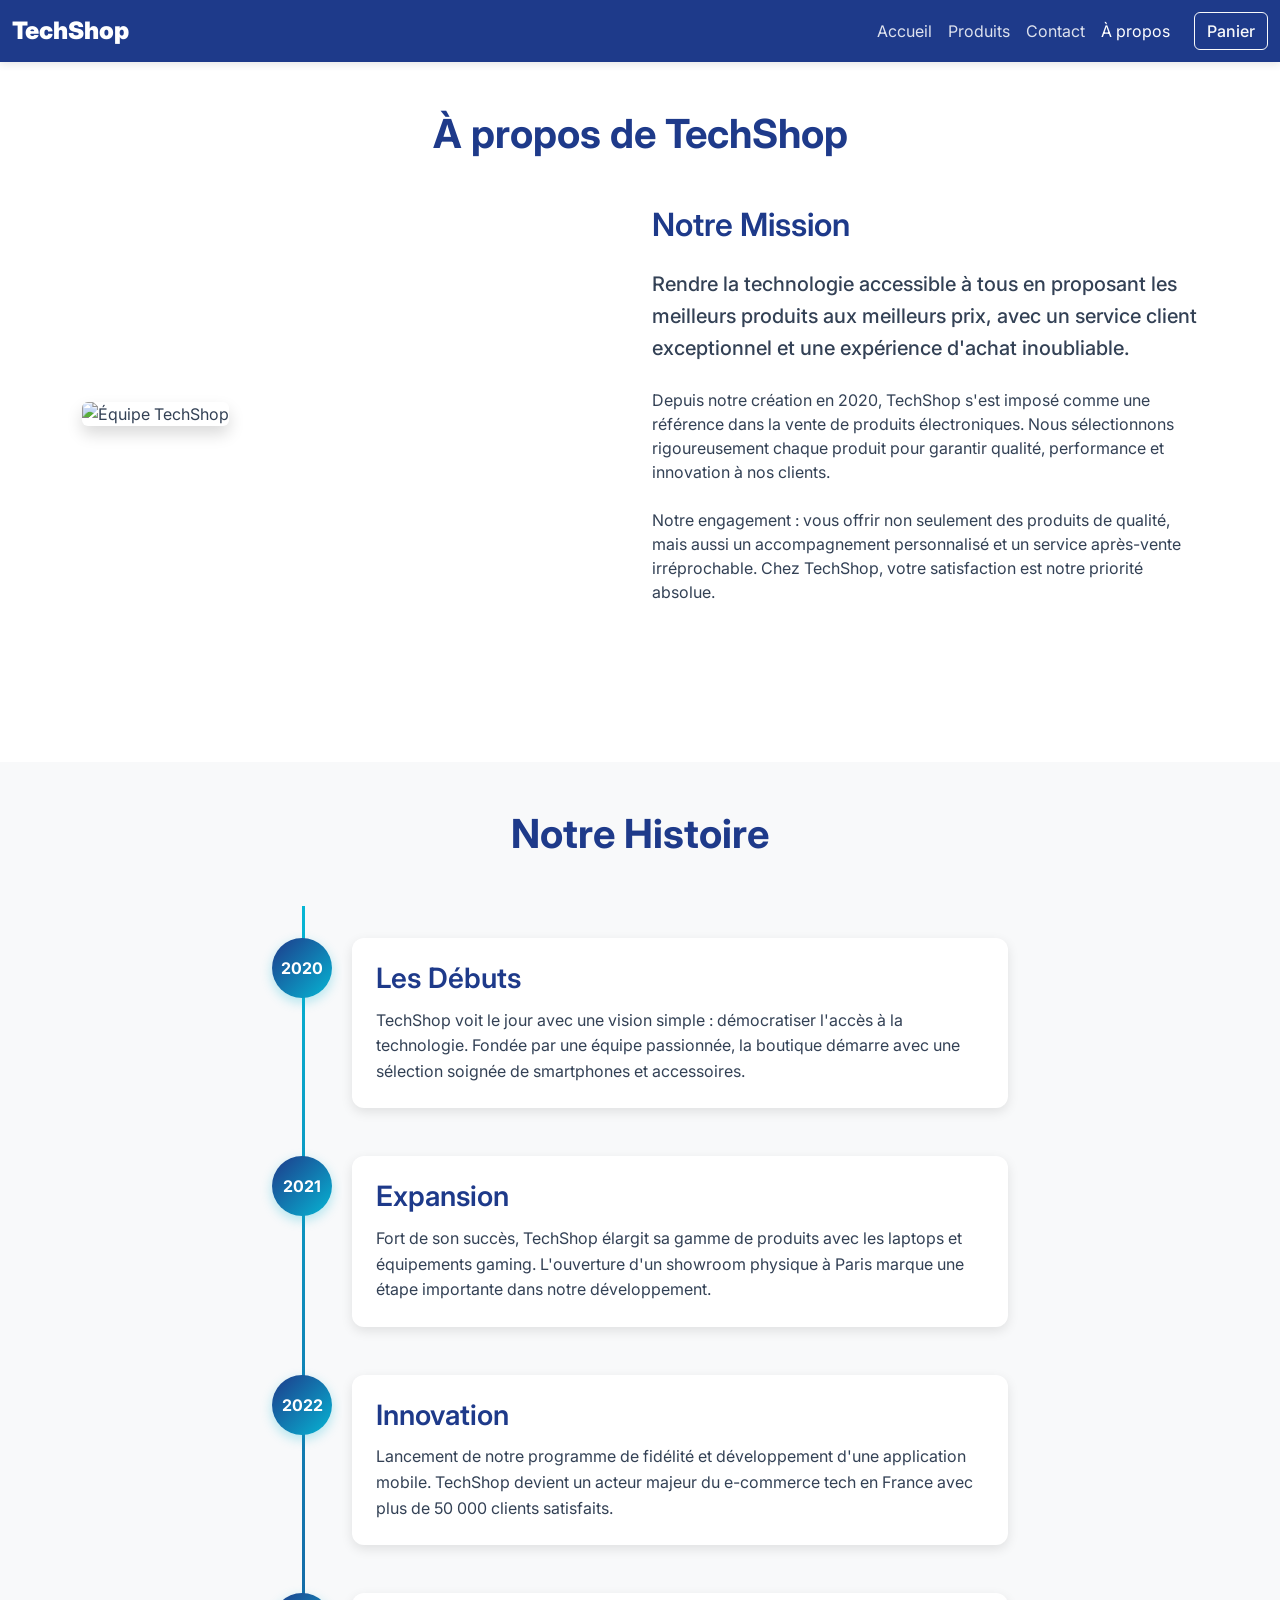
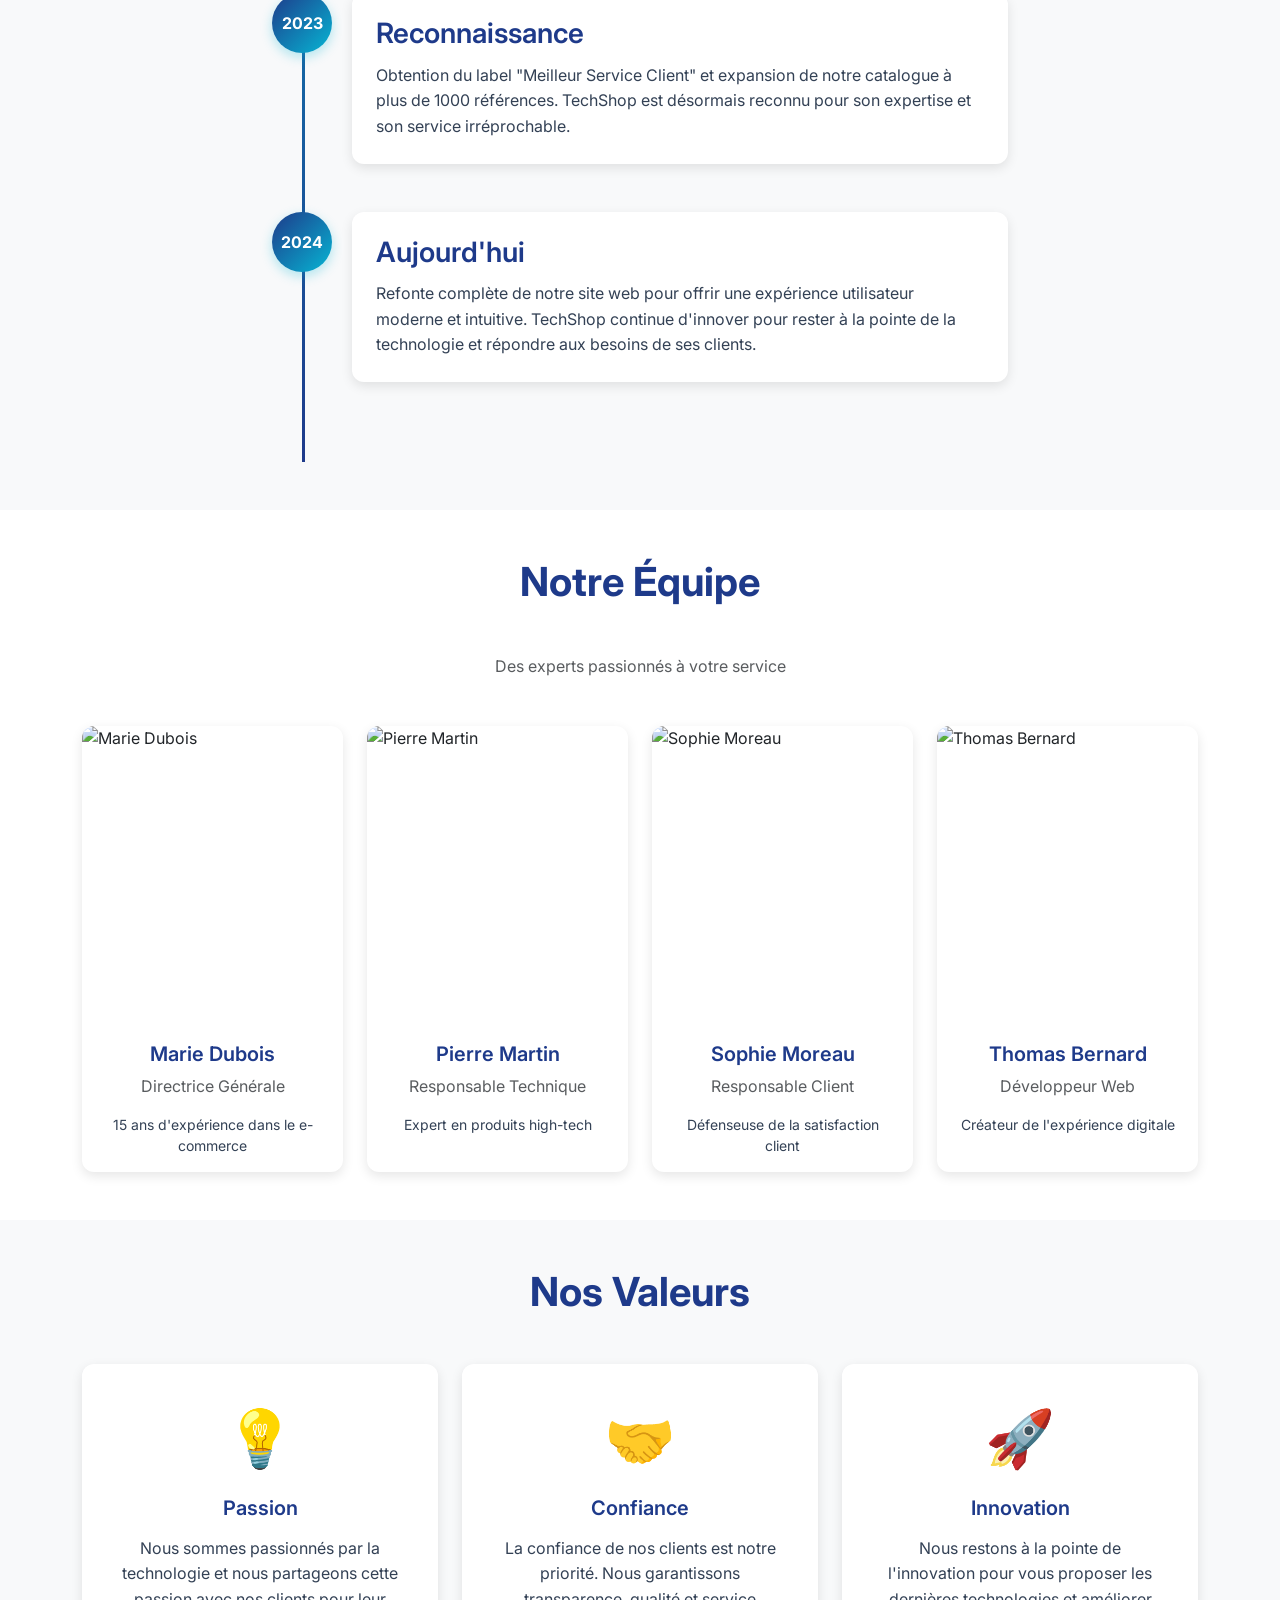
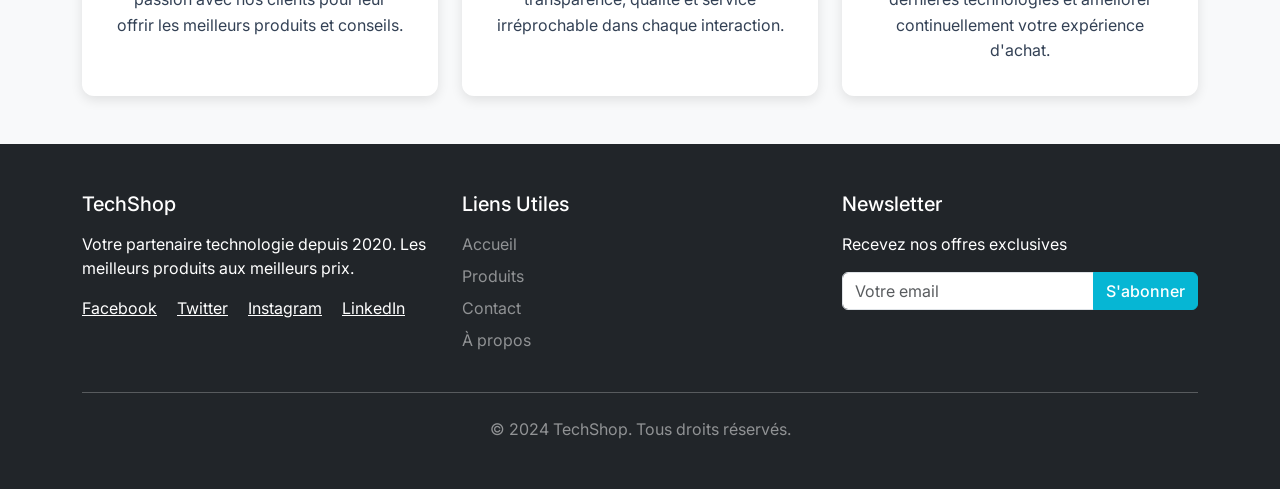
==== assets/html/apropos.html @ 42a57733 "Mise à jour des fichiers CSS, HTML et JavaScript" ====
<!DOCTYPE html>
<html lang="fr">
  <head>
    <meta charset="UTF-8" />
    <meta name="viewport" content="width=device-width, initial-scale=1.0" />
    <title>TechShop - À propos</title>
    <link rel="stylesheet" href="../css/bootstrap.min.css" />
    <link rel="stylesheet" href="../css/style_general.css" />
    <link rel="stylesheet" href="../css/style_apropos.css" />
  </head>
  <body>
    <!-- HEADER -->
    <header class="header-site">
      <nav class="navbar navbar-expand-lg navbar-dark">
        <div class="container-fluid">
          <!-- Logo -->
          <a class="navbar-brand" href="../../index.html">
            <strong>TechShop</strong>
          </a>

          <!-- Menu Hamburger (Mobile) -->
          <button
            class="navbar-toggler"
            type="button"
            data-bs-toggle="collapse"
            data-bs-target="#navbarNav"
            aria-controls="navbarNav"
            aria-expanded="false"
            aria-label="Toggle navigation"
          >
            <span class="navbar-toggler-icon"></span>
          </button>

          <!-- Liens Navigation -->
          <div class="collapse navbar-collapse" id="navbarNav">
            <ul class="navbar-nav ms-auto">
              <li class="nav-item">
                <a class="nav-link" href="../../index.html">Accueil</a>
              </li>
              <li class="nav-item">
                <a class="nav-link" href="produit.html">Produits</a>
              </li>
              <li class="nav-item">
                <a class="nav-link" href="contact.html">Contact</a>
              </li>
              <li class="nav-item">
                <a
                  class="nav-link active"
                  aria-current="page"
                  href="apropos.html"
                  >À propos</a
                >
              </li>
            </ul>

            <!-- Panier -->
            <div class="cart-icon ms-3">
              <button
                class="btn btn-outline-light position-relative"
                type="button"
                data-bs-toggle="modal"
                data-bs-target="#cartModal"
              >
                <span>Panier</span>
                <span
                  class="position-absolute top-0 start-100 translate-middle badge rounded-pill bg-danger"
                  id="cart-count"
                >
                  0
                </span>
              </button>
            </div>
          </div>
        </div>
      </nav>
    </header>

    <!-- MAIN CONTENT -->
    <main>
      <!-- Section Introduction -->
      <section class="about-intro py-5">
        <div class="container">
          <h1 class="text-center mb-5">À propos de TechShop</h1>
          <div class="row align-items-center">
            <div class="col-lg-6 mb-4 mb-lg-0">
              <img
                src="https://placehold.co/600x400/1E3A8A/FFFFFF?text=Équipe+TechShop"
                alt="Équipe TechShop"
                class="img-fluid rounded shadow"
              />
            </div>
            <div class="col-lg-6">
              <h2 class="mb-4">Notre Mission</h2>
              <p class="lead mb-4">
                Rendre la technologie accessible à tous en proposant les
                meilleurs produits aux meilleurs prix, avec un service client
                exceptionnel et une expérience d'achat inoubliable.
              </p>
              <p class="mb-4">
                Depuis notre création en 2020, TechShop s'est imposé comme une
                référence dans la vente de produits électroniques. Nous
                sélectionnons rigoureusement chaque produit pour garantir
                qualité, performance et innovation à nos clients.
              </p>
              <p>
                Notre engagement : vous offrir non seulement des produits de
                qualité, mais aussi un accompagnement personnalisé et un service
                après-vente irréprochable. Chez TechShop, votre satisfaction est
                notre priorité absolue.
              </p>
            </div>
          </div>
        </div>
      </section>

      <!-- Section Histoire -->
      <section class="history-section py-5 bg-light">
        <div class="container">
          <h2 class="text-center mb-5">Notre Histoire</h2>
          <div class="row justify-content-center">
            <div class="col-lg-8">
              <div class="timeline">
                <!-- Étape 1 -->
                <div class="timeline-item">
                  <div class="timeline-year">2020</div>
                  <div class="timeline-content">
                    <h3>Les Débuts</h3>
                    <p>
                      TechShop voit le jour avec une vision simple :
                      démocratiser l'accès à la technologie. Fondée par une
                      équipe passionnée, la boutique démarre avec une sélection
                      soignée de smartphones et accessoires.
                    </p>
                  </div>
                </div>

                <!-- Étape 2 -->
                <div class="timeline-item">
                  <div class="timeline-year">2021</div>
                  <div class="timeline-content">
                    <h3>Expansion</h3>
                    <p>
                      Fort de son succès, TechShop élargit sa gamme de produits
                      avec les laptops et équipements gaming. L'ouverture d'un
                      showroom physique à Paris marque une étape importante dans
                      notre développement.
                    </p>
                  </div>
                </div>

                <!-- Étape 3 -->
                <div class="timeline-item">
                  <div class="timeline-year">2022</div>
                  <div class="timeline-content">
                    <h3>Innovation</h3>
                    <p>
                      Lancement de notre programme de fidélité et développement
                      d'une application mobile. TechShop devient un acteur
                      majeur du e-commerce tech en France avec plus de 50 000
                      clients satisfaits.
                    </p>
                  </div>
                </div>

                <!-- Étape 4 -->
                <div class="timeline-item">
                  <div class="timeline-year">2023</div>
                  <div class="timeline-content">
                    <h3>Reconnaissance</h3>
                    <p>
                      Obtention du label "Meilleur Service Client" et expansion
                      de notre catalogue à plus de 1000 références. TechShop est
                      désormais reconnu pour son expertise et son service
                      irréprochable.
                    </p>
                  </div>
                </div>

                <!-- Étape 5 -->
                <div class="timeline-item">
                  <div class="timeline-year">2024</div>
                  <div class="timeline-content">
                    <h3>Aujourd'hui</h3>
                    <p>
                      Refonte complète de notre site web pour offrir une
                      expérience utilisateur moderne et intuitive. TechShop
                      continue d'innover pour rester à la pointe de la
                      technologie et répondre aux besoins de ses clients.
                    </p>
                  </div>
                </div>
              </div>
            </div>
          </div>
        </div>
      </section>

      <!-- Section Équipe -->
      <section class="team-section py-5">
        <div class="container">
          <h2 class="text-center mb-5">Notre Équipe</h2>
          <p class="text-center text-muted mb-5">
            Des experts passionnés à votre service
          </p>
          <div class="row g-4">
            <!-- Membre 1 -->
            <div class="col-sm-6 col-md-4 col-lg-3">
              <div class="card team-card h-100">
                <img
                  src="https://placehold.co/300x300/06B6D4/FFFFFF?text=Marie+D."
                  class="card-img-top"
                  alt="Marie Dubois"
                />
                <div class="card-body text-center">
                  <h3 class="card-title h5">Marie Dubois</h3>
                  <p class="card-text text-muted">Directrice Générale</p>
                  <p class="card-text small">
                    15 ans d'expérience dans le e-commerce
                  </p>
                </div>
              </div>
            </div>

            <!-- Membre 2 -->
            <div class="col-sm-6 col-md-4 col-lg-3">
              <div class="card team-card h-100">
                <img
                  src="https://placehold.co/300x300/334155/FFFFFF?text=Pierre+L."
                  class="card-img-top"
                  alt="Pierre Martin"
                />
                <div class="card-body text-center">
                  <h3 class="card-title h5">Pierre Martin</h3>
                  <p class="card-text text-muted">Responsable Technique</p>
                  <p class="card-text small">Expert en produits high-tech</p>
                </div>
              </div>
            </div>

            <!-- Membre 3 -->
            <div class="col-sm-6 col-md-4 col-lg-3">
              <div class="card team-card h-100">
                <img
                  src="https://placehold.co/300x300/F97316/FFFFFF?text=Sophie+M."
                  class="card-img-top"
                  alt="Sophie Moreau"
                />
                <div class="card-body text-center">
                  <h3 class="card-title h5">Sophie Moreau</h3>
                  <p class="card-text text-muted">Responsable Client</p>
                  <p class="card-text small">
                    Défenseuse de la satisfaction client
                  </p>
                </div>
              </div>
            </div>

            <!-- Membre 4 -->
            <div class="col-sm-6 col-md-4 col-lg-3">
              <div class="card team-card h-100">
                <img
                  src="https://placehold.co/300x300/1E3A8A/FFFFFF?text=Thomas+B."
                  class="card-img-top"
                  alt="Thomas Bernard"
                />
                <div class="card-body text-center">
                  <h3 class="card-title h5">Thomas Bernard</h3>
                  <p class="card-text text-muted">Développeur Web</p>
                  <p class="card-text small">
                    Créateur de l'expérience digitale
                  </p>
                </div>
              </div>
            </div>
          </div>
        </div>
      </section>

      <!-- Section Valeurs -->
      <section class="values-section py-5 bg-light">
        <div class="container">
          <h2 class="text-center mb-5">Nos Valeurs</h2>
          <div class="row g-4">
            <!-- Valeur 1 -->
            <div class="col-md-4">
              <div class="value-card text-center h-100">
                <div class="value-icon mb-3">💡</div>
                <h3 class="h5 mb-3">Passion</h3>
                <p>
                  Nous sommes passionnés par la technologie et nous partageons
                  cette passion avec nos clients pour leur offrir les meilleurs
                  produits et conseils.
                </p>
              </div>
            </div>

            <!-- Valeur 2 -->
            <div class="col-md-4">
              <div class="value-card text-center h-100">
                <div class="value-icon mb-3">🤝</div>
                <h3 class="h5 mb-3">Confiance</h3>
                <p>
                  La confiance de nos clients est notre priorité. Nous
                  garantissons transparence, qualité et service irréprochable
                  dans chaque interaction.
                </p>
              </div>
            </div>

            <!-- Valeur 3 -->
            <div class="col-md-4">
              <div class="value-card text-center h-100">
                <div class="value-icon mb-3">🚀</div>
                <h3 class="h5 mb-3">Innovation</h3>
                <p>
                  Nous restons à la pointe de l'innovation pour vous proposer
                  les dernières technologies et améliorer continuellement votre
                  expérience d'achat.
                </p>
              </div>
            </div>
          </div>
        </div>
      </section>
    </main>

    <!-- FOOTER -->
    <footer class="footer-site bg-dark text-white py-5">
      <div class="container">
        <div class="row g-4">
          <!-- Colonne 1 : À propos -->
          <div class="col-md-4">
            <h3 class="h5 mb-3">TechShop</h3>
            <p>
              Votre partenaire technologie depuis 2020. Les meilleurs produits
              aux meilleurs prix.
            </p>
            <div class="social-links mt-3">
              <a href="#" class="text-white me-3" aria-label="Facebook"
                >Facebook</a
              >
              <a href="#" class="text-white me-3" aria-label="Twitter"
                >Twitter</a
              >
              <a href="#" class="text-white me-3" aria-label="Instagram"
                >Instagram</a
              >
              <a href="#" class="text-white" aria-label="LinkedIn">LinkedIn</a>
            </div>
          </div>

          <!-- Colonne 2 : Liens utiles -->
          <div class="col-md-4">
            <h3 class="h5 mb-3">Liens Utiles</h3>
            <ul class="list-unstyled">
              <li class="mb-2">
                <a
                  href="../../index.html"
                  class="text-white-50 text-decoration-none"
                  >Accueil</a
                >
              </li>
              <li class="mb-2">
                <a
                  href="produit.html"
                  class="text-white-50 text-decoration-none"
                  >Produits</a
                >
              </li>
              <li class="mb-2">
                <a
                  href="contact.html"
                  class="text-white-50 text-decoration-none"
                  >Contact</a
                >
              </li>
              <li class="mb-2">
                <a
                  href="apropos.html"
                  class="text-white-50 text-decoration-none"
                  >À propos</a
                >
              </li>
            </ul>
          </div>

          <!-- Colonne 3 : Newsletter -->
          <div class="col-md-4">
            <h3 class="h5 mb-3">Newsletter</h3>
            <p>Recevez nos offres exclusives</p>
            <form class="newsletter-form">
              <div class="input-group">
                <input
                  type="email"
                  class="form-control"
                  placeholder="Votre email"
                  aria-label="Email pour newsletter"
                />
                <button class="btn btn-primary" type="submit">S'abonner</button>
              </div>
            </form>
          </div>
        </div>

        <hr class="my-4 bg-white" />

        <!-- Copyright -->
        <div class="text-center text-white-50">
          <p class="mb-0">&copy; 2024 TechShop. Tous droits réservés.</p>
        </div>
      </div>
    </footer>

    <!-- Scripts -->
    <script src="../javascript/bootstrap.min.js"></script>
    <script src="../javascript/cart.js"></script>
    <script src="../javascript/script_apropos.js"></script>
    <script src="../javascript/back-to-top.js"></script>
  </body>
</html>
---- assets/css/style_general.css ----
/* === VARIABLES CSS === */
:root {
  /* Couleurs de la charte */
  --primary-blue: #1e3a8a;
  --accent-cyan: #06b6d4;
  --dark-gray: #334155;
  --light-bg: #f8fafc;
  --accent-orange: #f97316;

  /* Espacements */
  --spacing-sm: 8px;
  --spacing-md: 16px;
  --spacing-lg: 24px;
  --spacing-xl: 32px;
}

/* === POLICES === */
@font-face {
  font-family: "Inter";
  src: url("../fonts/Inter-VariableFont_opsz,wght.ttf") format("truetype");
}

@font-face {
  font-family: "JetBrains Mono";
  src: url("../fonts/JetBrainsMono-VariableFont_wght.ttf") format("truetype");
}

/* === RESET & BASE === */
* {
  margin: 0;
  padding: 0;
  box-sizing: border-box;
}

body {
  font-family: "Inter", sans-serif;
  color: var(--dark-gray);
  scroll-behavior: smooth;
  display: flex;
  flex-direction: column;
  min-height: 100vh;
}

main {
  flex: 1;
}

/* === OVERRIDE BOOTSTRAP === */
.btn-primary {
  background-color: var(--accent-cyan);
  border-color: var(--accent-cyan);
  color: white;
}

.btn-primary:hover {
  background-color: #0891b2;
  opacity: 0.9;
  transition: all 0.3s ease;
}

.bg-primary {
  background-color: var(--primary-blue) !important;
}

.text-primary {
  color: var(--accent-cyan) !important;
}

/* === HEADER === */
.header-site {
  box-shadow: 0 2px 8px rgba(0, 0, 0, 0.1);
  position: sticky;
  top: 0;
  z-index: 1000;
  background-color: var(--primary-blue) !important;
}

.navbar-brand {
  font-weight: 700;
  font-size: 1.5rem;
  color: white !important;
}

.navbar-nav .nav-link {
  color: rgba(255, 255, 255, 0.85) !important;
  transition: color 0.3s ease;
}

.navbar-nav .nav-link:hover,
.navbar-nav .nav-link.active {
  color: white !important;
}

/* === FOOTER === */
.footer-site {
  margin-top: auto;
}

.footer-site a:hover {
  color: var(--accent-cyan) !important;
  transition: color 0.3s ease;
}

/* === BOUTONS === */
.btn {
  border-radius: 6px;
  font-weight: 500;
  transition: all 0.3s ease;
}

/* === CARTES === */
.card {
  transition: transform 0.3s ease, box-shadow 0.3s ease;
  border-radius: 8px;
}

.card:hover {
  transform: translateY(-5px);
  box-shadow: 0 8px 16px rgba(0, 0, 0, 0.15);
}

/* === ACCESSIBILITÉ === */
a:focus-visible,
button:focus-visible {
  outline: 2px solid var(--accent-cyan);
  outline-offset: 2px;
}

/* === NOTIFICATIONS === */
.notification,
.cart-notification {
  position: fixed;
  top: 100px;
  right: 20px;
  background-color: var(--accent-cyan);
  color: white;
  padding: 15px 25px;
  border-radius: 8px;
  box-shadow: 0 4px 12px rgba(0, 0, 0, 0.2);
  z-index: 2000;
  opacity: 0;
  transform: translateX(400px);
  transition: all 0.3s ease;
  font-weight: 500;
  max-width: 300px;
}

.notification.show,
.cart-notification.show {
  opacity: 1;
  transform: translateX(0);
}

@media (max-width: 768px) {
  .notification,
  .cart-notification {
    right: 10px;
    left: 10px;
    max-width: none;
    transform: translateY(-100px);
  }

  .notification.show,
  .cart-notification.show {
    transform: translateY(0);
  }
}

/* === BOUTON BACK TO TOP === */
.back-to-top {
  position: fixed;
  bottom: 30px;
  right: 30px;
  width: 50px;
  height: 50px;
  background-color: var(--accent-cyan);
  color: white;
  border: none;
  border-radius: 50%;
  cursor: pointer;
  display: flex;
  align-items: center;
  justify-content: center;
  box-shadow: 0 4px 12px rgba(0, 0, 0, 0.2);
  z-index: 1000;
  opacity: 0;
  visibility: hidden;
  transform: translateY(20px);
  transition: all 0.3s ease;
  padding: 0;
}

.back-to-top:hover {
  background-color: var(--primary-blue);
  transform: translateY(-5px);
  box-shadow: 0 6px 20px rgba(0, 0, 0, 0.3);
}

.back-to-top:active {
  transform: translateY(-2px);
}

.back-to-top.show {
  opacity: 1;
  visibility: visible;
  transform: translateY(0);
}

.back-to-top svg {
  width: 24px;
  height: 24px;
  transition: transform 0.3s ease;
}

.back-to-top:hover svg {
  transform: translateY(-2px);
}

@media (max-width: 768px) {
  .back-to-top {
    bottom: 20px;
    right: 20px;
    width: 45px;
    height: 45px;
  }

  .back-to-top svg {
    width: 20px;
    height: 20px;
  }
}
---- assets/css/style_apropos.css ----
/* === PAGE À PROPOS === */

/* Section Introduction */
.about-intro {
    background-color: white;
    min-height: calc(100vh - 200px);
}

.about-intro h1 {
    color: var(--primary-blue);
    font-weight: 700;
    font-size: 2.5rem;
}

.about-intro h2 {
    color: var(--primary-blue);
    font-weight: 600;
}

.about-intro .lead {
    color: var(--dark-gray);
    font-size: 1.25rem;
    font-weight: 500;
    line-height: 1.6;
}

.about-intro img {
    transition: transform 0.3s ease;
}

.about-intro img:hover {
    transform: scale(1.02);
}

/* Section Histoire */
.history-section {
    background-color: var(--light-bg);
}

.history-section h2 {
    color: var(--primary-blue);
    font-weight: 700;
    font-size: 2.5rem;
}

/* Timeline */
.timeline {
    position: relative;
    padding: 2rem 0;
}

.timeline::before {
    content: '';
    position: absolute;
    left: 30px;
    top: 0;
    bottom: 0;
    width: 3px;
    background: linear-gradient(to bottom, var(--accent-cyan), var(--primary-blue));
}

.timeline-item {
    position: relative;
    padding-left: 80px;
    margin-bottom: 3rem;
    opacity: 0;
    animation: fadeInLeft 0.6s ease forwards;
}

.timeline-item:nth-child(1) { animation-delay: 0.1s; }
.timeline-item:nth-child(2) { animation-delay: 0.2s; }
.timeline-item:nth-child(3) { animation-delay: 0.3s; }
.timeline-item:nth-child(4) { animation-delay: 0.4s; }
.timeline-item:nth-child(5) { animation-delay: 0.5s; }

@keyframes fadeInLeft {
    from {
        opacity: 0;
        transform: translateX(-30px);
    }
    to {
        opacity: 1;
        transform: translateX(0);
    }
}

.timeline-year {
    position: absolute;
    left: 0;
    top: 0;
    width: 60px;
    height: 60px;
    background: linear-gradient(135deg, var(--primary-blue), var(--accent-cyan));
    color: white;
    border-radius: 50%;
    display: flex;
    align-items: center;
    justify-content: center;
    font-weight: 700;
    font-size: 1rem;
    box-shadow: 0 4px 12px rgba(6, 182, 212, 0.3);
    z-index: 10;
}

.timeline-content {
    background-color: white;
    padding: 1.5rem;
    border-radius: 12px;
    box-shadow: 0 4px 12px rgba(0, 0, 0, 0.1);
    transition: all 0.3s ease;
}

.timeline-item:hover .timeline-content {
    transform: translateX(10px);
    box-shadow: 0 8px 20px rgba(0, 0, 0, 0.15);
}

.timeline-content h3 {
    color: var(--primary-blue);
    font-weight: 600;
    margin-bottom: 0.75rem;
}

.timeline-content p {
    color: var(--dark-gray);
    line-height: 1.6;
    margin: 0;
}

/* Section Équipe */
.team-section {
    background-color: white;
}

.team-section h2 {
    color: var(--primary-blue);
    font-weight: 700;
    font-size: 2.5rem;
}

/* Cartes Équipe */
.team-card {
    border: none;
    border-radius: 12px;
    overflow: hidden;
    transition: all 0.3s cubic-bezier(0.175, 0.885, 0.32, 1.275);
    background-color: white;
    box-shadow: 0 4px 12px rgba(0, 0, 0, 0.1);
    opacity: 0;
    animation: fadeInUp 0.6s ease forwards;
}

.team-card:nth-child(1) { animation-delay: 0.1s; }
.team-card:nth-child(2) { animation-delay: 0.2s; }
.team-card:nth-child(3) { animation-delay: 0.3s; }
.team-card:nth-child(4) { animation-delay: 0.4s; }

@keyframes fadeInUp {
    from {
        opacity: 0;
        transform: translateY(30px);
    }
    to {
        opacity: 1;
        transform: translateY(0);
    }
}

.team-card:hover {
    transform: translateY(-10px) scale(1.02);
    box-shadow: 0 12px 24px rgba(0, 0, 0, 0.15);
}

.team-card img {
    width: 100%;
    height: 300px;
    object-fit: cover;
    transition: transform 0.3s ease;
}

.team-card:hover img {
    transform: scale(1.1);
}

.team-card .card-title {
    color: var(--primary-blue);
    font-weight: 600;
    margin-bottom: 0.5rem;
}

.team-card .card-text {
    color: var(--dark-gray);
}

/* Section Valeurs */
.values-section {
    background-color: var(--light-bg);
}

.values-section h2 {
    color: var(--primary-blue);
    font-weight: 700;
    font-size: 2.5rem;
}

/* Cartes Valeurs */
.value-card {
    background-color: white;
    padding: 2rem;
    border-radius: 12px;
    box-shadow: 0 4px 12px rgba(0, 0, 0, 0.1);
    transition: all 0.3s ease;
    opacity: 0;
    animation: fadeInUp 0.6s ease forwards;
}

.value-card:nth-child(1) { animation-delay: 0.1s; }
.value-card:nth-child(2) { animation-delay: 0.2s; }
.value-card:nth-child(3) { animation-delay: 0.3s; }

.value-card:hover {
    transform: translateY(-10px);
    box-shadow: 0 12px 24px rgba(0, 0, 0, 0.15);
}

.value-icon {
    font-size: 3.5rem;
    display: inline-block;
    transition: transform 0.3s ease;
}

.value-card:hover .value-icon {
    transform: scale(1.2) rotate(5deg);
}

.value-card h3 {
    color: var(--primary-blue);
    font-weight: 600;
    margin-bottom: 1rem;
}

.value-card p {
    color: var(--dark-gray);
    line-height: 1.6;
    margin: 0;
}

/* Responsive */
@media (max-width: 991px) {
    .about-intro h1,
    .history-section h2,
    .team-section h2,
    .values-section h2 {
        font-size: 2rem;
    }

    .timeline::before {
        left: 20px;
    }

    .timeline-item {
        padding-left: 60px;
    }

    .timeline-year {
        width: 40px;
        height: 40px;
        font-size: 0.85rem;
    }
}

@media (max-width: 768px) {
    .about-intro h1,
    .history-section h2,
    .team-section h2,
    .values-section h2 {
        font-size: 1.75rem;
    }

    .about-intro .lead {
        font-size: 1.1rem;
    }

    .timeline::before {
        left: 15px;
    }

    .timeline-item {
        padding-left: 50px;
        margin-bottom: 2rem;
    }

    .timeline-year {
        width: 30px;
        height: 30px;
        font-size: 0.75rem;
    }

    .timeline-content {
        padding: 1rem;
    }

    .team-card img {
        height: 250px;
    }

    .value-card {
        padding: 1.5rem;
        margin-bottom: 1.5rem;
    }

    .value-icon {
        font-size: 2.5rem;
    }
}
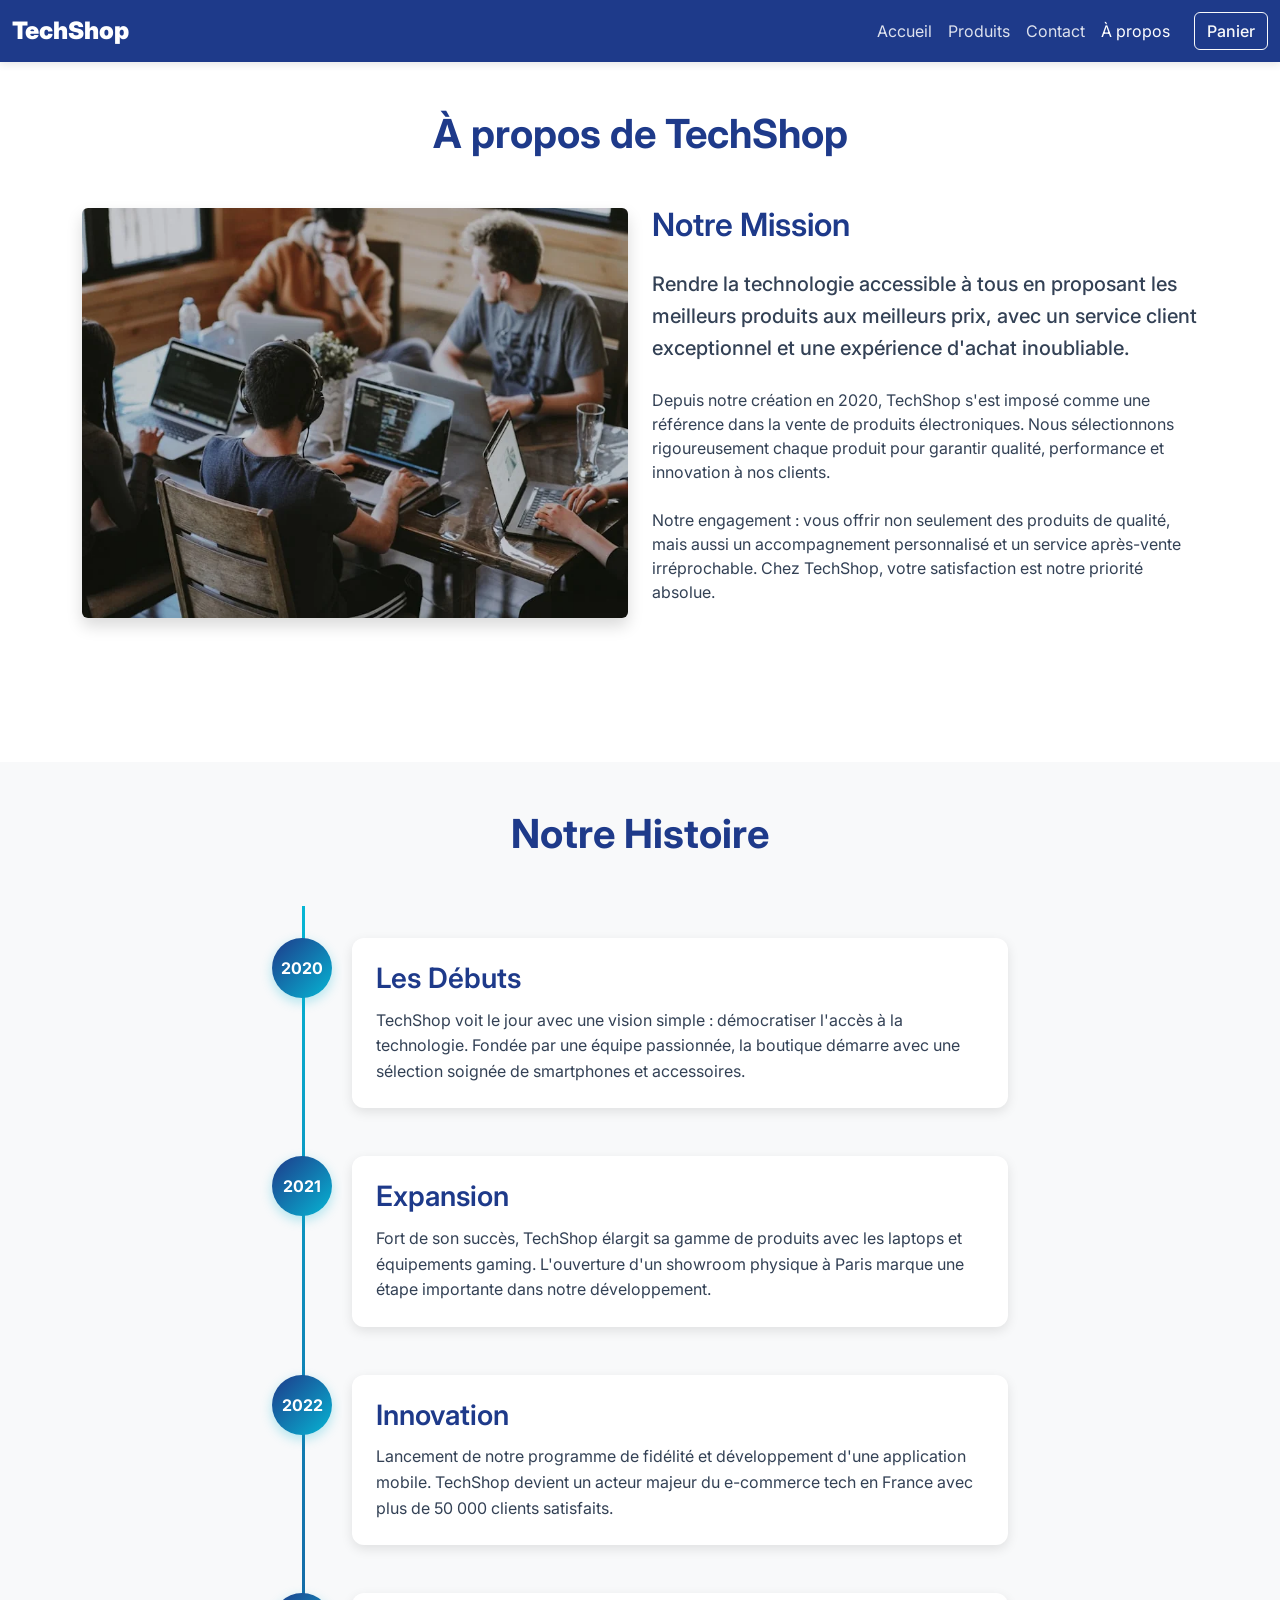
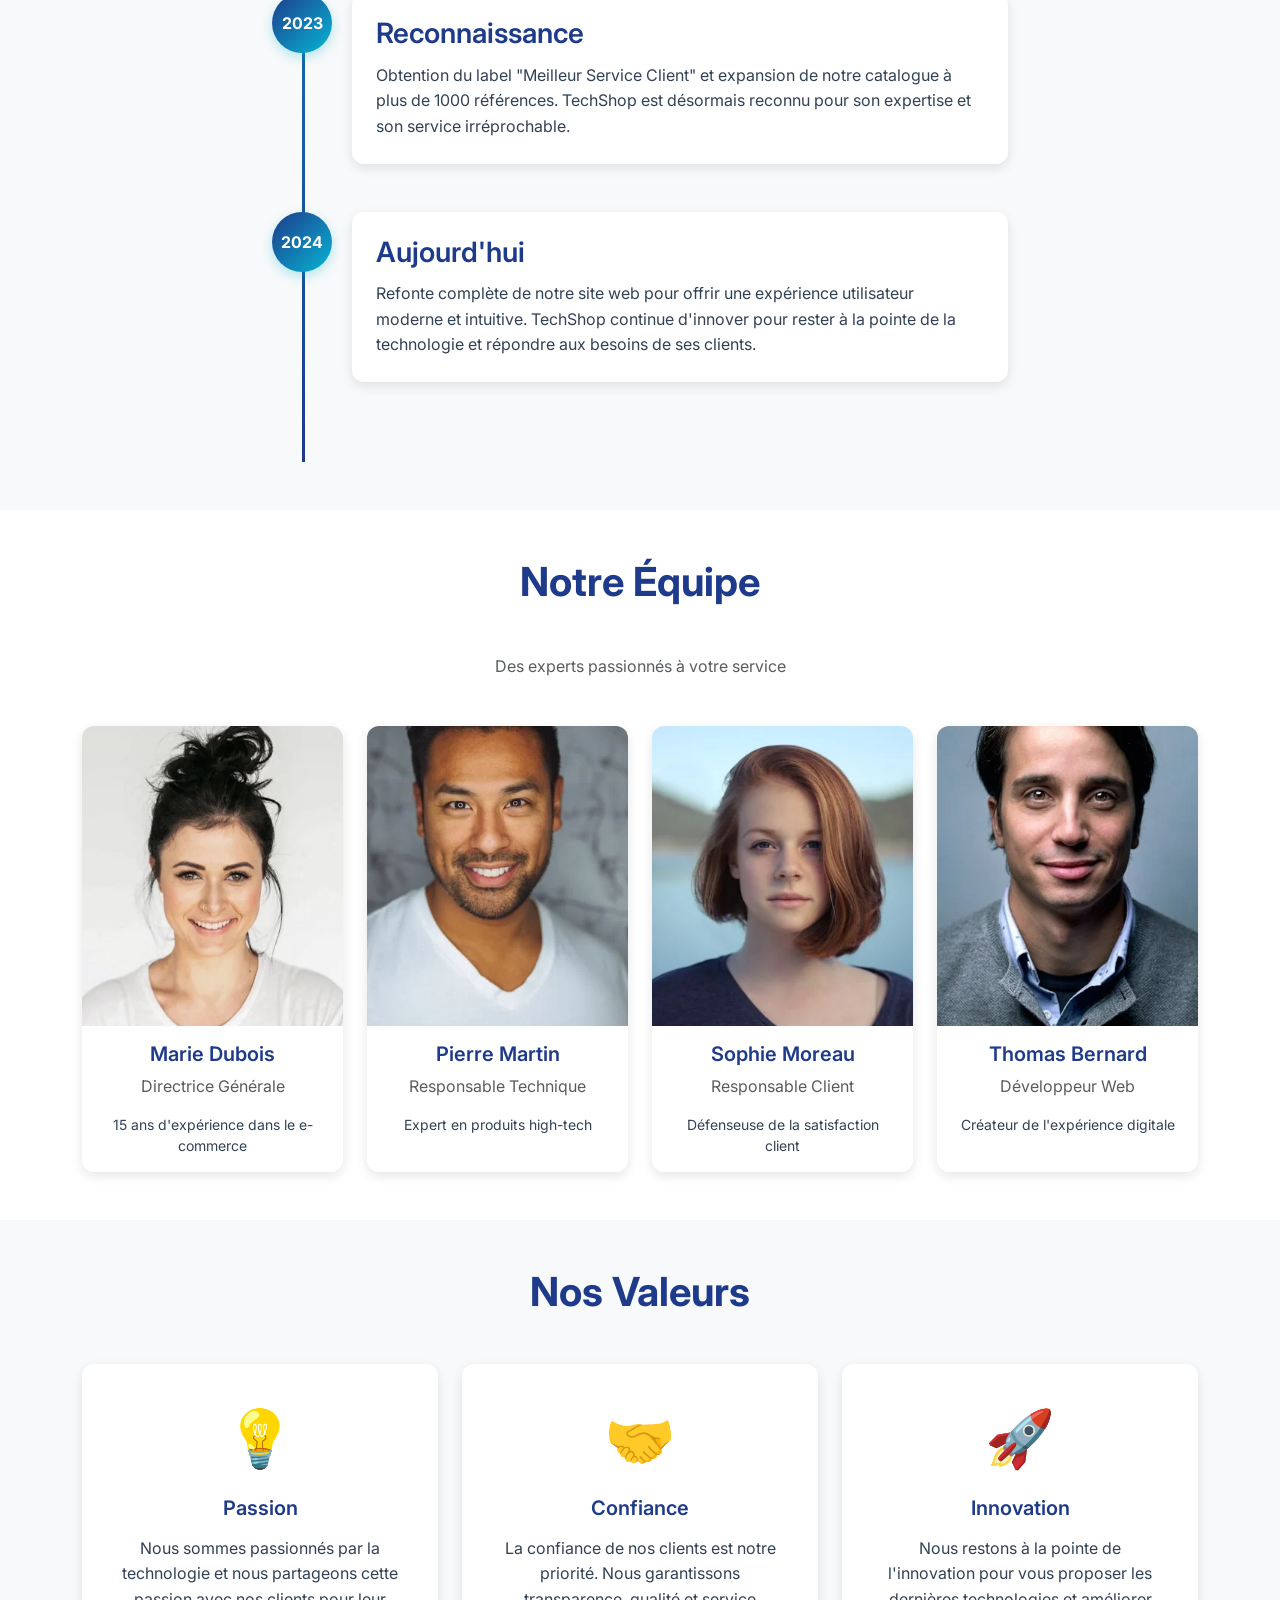
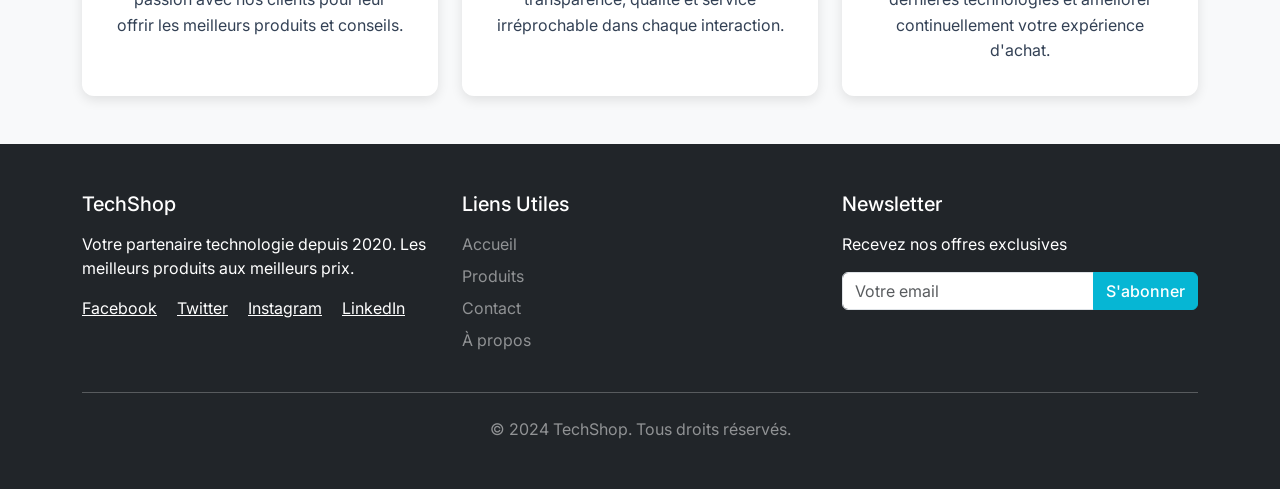
==== commit 797da56f: "Optimisation images WebP, commentaires simplifiés et intégration Google Maps" ====
--- a/assets/html/apropos.html
+++ b/assets/html/apropos.html
@@ -1,4 +1,13 @@
 <!DOCTYPE html>
+<!-- 
+  ============================================
+  PAGE À PROPOS - apropos.html
+  ============================================
+  Niveau BTS SIO 1ère Année
+  Cette page présente l'entreprise, son histoire, son équipe et ses valeurs
+  ============================================
+-->
+
 <html lang="fr">
   <head>
     <meta charset="UTF-8" />
@@ -9,7 +18,7 @@
     <link rel="stylesheet" href="../css/style_apropos.css" />
   </head>
   <body>
-    <!-- HEADER -->
+    <!-- HEADER (identique sur toutes les pages) -->
     <header class="header-site">
       <nav class="navbar navbar-expand-lg navbar-dark">
         <div class="container-fluid">
@@ -75,22 +84,50 @@
       </nav>
     </header>
 
-    <!-- MAIN CONTENT -->
+    <!-- 
+      ============================================
+      CONTENU PRINCIPAL (MAIN)
+      ============================================
+    -->
     <main>
-      <!-- Section Introduction -->
+      <!-- 
+        ============================================
+        SECTION INTRODUCTION
+        ============================================
+        Présente l'entreprise et sa mission
+      -->
       <section class="about-intro py-5">
         <div class="container">
           <h1 class="text-center mb-5">À propos de TechShop</h1>
+          
+          <!-- 
+            Ligne avec image et texte côte à côte
+            align-items-center : Aligne verticalement au centre
+          -->
           <div class="row align-items-center">
+            <!-- Colonne image (gauche) -->
             <div class="col-lg-6 mb-4 mb-lg-0">
+              <!-- 
+                Image responsive
+                img-fluid : S'adapte à la largeur du conteneur
+                rounded : Coins arrondis
+                shadow : Ombre portée
+              -->
               <img
-                src="https://placehold.co/600x400/1E3A8A/FFFFFF?text=Équipe+TechShop"
+                src="../src/team/equipe.webp"
                 alt="Équipe TechShop"
                 class="img-fluid rounded shadow"
               />
             </div>
+            
+            <!-- Colonne texte (droite) -->
             <div class="col-lg-6">
               <h2 class="mb-4">Notre Mission</h2>
+              
+              <!-- 
+                lead : Classe Bootstrap pour un texte d'introduction plus grand
+                mb-4 : Marge en bas de 4 unités
+              -->
               <p class="lead mb-4">
                 Rendre la technologie accessible à tous en proposant les
                 meilleurs produits aux meilleurs prix, avec un service client
@@ -113,16 +150,41 @@
         </div>
       </section>
 
-      <!-- Section Histoire -->
+      <!-- 
+        ============================================
+        SECTION HISTOIRE (TIMELINE)
+        ============================================
+        Frise chronologique de l'histoire de l'entreprise
+        bg-light : Fond clair
+      -->
       <section class="history-section py-5 bg-light">
         <div class="container">
           <h2 class="text-center mb-5">Notre Histoire</h2>
+          
+          <!-- 
+            justify-content-center : Centre la colonne horizontalement
+          -->
           <div class="row justify-content-center">
+            <!-- 
+              col-lg-8 : Colonne de 8/12 sur grand écran (66%)
+              Limite la largeur pour une meilleure lisibilité
+            -->
             <div class="col-lg-8">
+              <!-- 
+                timeline : Conteneur de la frise chronologique
+                Structure personnalisée avec CSS
+              -->
               <div class="timeline">
-                <!-- Étape 1 -->
+                
+                <!-- 
+                  ===== ÉTAPE 1 : 2020 =====
+                  timeline-item : Chaque événement de l'histoire
+                -->
                 <div class="timeline-item">
+                  <!-- Année affichée dans un cercle -->
                   <div class="timeline-year">2020</div>
+                  
+                  <!-- Contenu descriptif de l'événement -->
                   <div class="timeline-content">
                     <h3>Les Débuts</h3>
                     <p>
@@ -207,7 +269,7 @@
             <div class="col-sm-6 col-md-4 col-lg-3">
               <div class="card team-card h-100">
                 <img
-                  src="https://placehold.co/300x300/06B6D4/FFFFFF?text=Marie+D."
+                  src="../src/team/marie.webp"
                   class="card-img-top"
                   alt="Marie Dubois"
                 />
@@ -225,7 +287,7 @@
             <div class="col-sm-6 col-md-4 col-lg-3">
               <div class="card team-card h-100">
                 <img
-                  src="https://placehold.co/300x300/334155/FFFFFF?text=Pierre+L."
+                  src="../src/team/pierre.webp"
                   class="card-img-top"
                   alt="Pierre Martin"
                 />
@@ -241,7 +303,7 @@
             <div class="col-sm-6 col-md-4 col-lg-3">
               <div class="card team-card h-100">
                 <img
-                  src="https://placehold.co/300x300/F97316/FFFFFF?text=Sophie+M."
+                  src="../src/team/sophie.webp"
                   class="card-img-top"
                   alt="Sophie Moreau"
                 />
@@ -259,7 +321,7 @@
             <div class="col-sm-6 col-md-4 col-lg-3">
               <div class="card team-card h-100">
                 <img
-                  src="https://placehold.co/300x300/1E3A8A/FFFFFF?text=Thomas+B."
+                  src="../src/team/thomas.webp"
                   class="card-img-top"
                   alt="Thomas Bernard"
                 />
--- a/assets/css/style_general.css
+++ b/assets/css/style_general.css
@@ -1,20 +1,21 @@
-/* === VARIABLES CSS === */
+/* ========================================
+   STYLES GÉNÉRAUX
+   ======================================== */
+
+/* Variables CSS */
 :root {
-  /* Couleurs de la charte */
   --primary-blue: #1e3a8a;
   --accent-cyan: #06b6d4;
   --dark-gray: #334155;
   --light-bg: #f8fafc;
   --accent-orange: #f97316;
-
-  /* Espacements */
   --spacing-sm: 8px;
   --spacing-md: 16px;
   --spacing-lg: 24px;
   --spacing-xl: 32px;
 }
 
-/* === POLICES === */
+/* Polices */
 @font-face {
   font-family: "Inter";
   src: url("../fonts/Inter-VariableFont_opsz,wght.ttf") format("truetype");
@@ -25,13 +26,14 @@
   src: url("../fonts/JetBrainsMono-VariableFont_wght.ttf") format("truetype");
 }
 
-/* === RESET & BASE === */
+/* Reset */
 * {
   margin: 0;
   padding: 0;
   box-sizing: border-box;
 }
 
+/* Body */
 body {
   font-family: "Inter", sans-serif;
   color: var(--dark-gray);
@@ -41,11 +43,12 @@
   min-height: 100vh;
 }
 
+/* Main */
 main {
   flex: 1;
 }
 
-/* === OVERRIDE BOOTSTRAP === */
+/* Boutons */
 .btn-primary {
   background-color: var(--accent-cyan);
   border-color: var(--accent-cyan);
@@ -66,7 +69,13 @@
   color: var(--accent-cyan) !important;
 }
 
-/* === HEADER === */
+.btn {
+  border-radius: 6px;
+  font-weight: 500;
+  transition: all 0.3s ease;
+}
+
+/* Header */
 .header-site {
   box-shadow: 0 2px 8px rgba(0, 0, 0, 0.1);
   position: sticky;
@@ -91,7 +100,7 @@
   color: white !important;
 }
 
-/* === FOOTER === */
+/* Footer */
 .footer-site {
   margin-top: auto;
 }
@@ -101,14 +110,7 @@
   transition: color 0.3s ease;
 }
 
-/* === BOUTONS === */
-.btn {
-  border-radius: 6px;
-  font-weight: 500;
-  transition: all 0.3s ease;
-}
-
-/* === CARTES === */
+/* Cartes */
 .card {
   transition: transform 0.3s ease, box-shadow 0.3s ease;
   border-radius: 8px;
@@ -119,14 +121,7 @@
   box-shadow: 0 8px 16px rgba(0, 0, 0, 0.15);
 }
 
-/* === ACCESSIBILITÉ === */
-a:focus-visible,
-button:focus-visible {
-  outline: 2px solid var(--accent-cyan);
-  outline-offset: 2px;
-}
-
-/* === NOTIFICATIONS === */
+/* Notifications */
 .notification,
 .cart-notification {
   position: fixed;
@@ -151,22 +146,7 @@
   transform: translateX(0);
 }
 
-@media (max-width: 768px) {
-  .notification,
-  .cart-notification {
-    right: 10px;
-    left: 10px;
-    max-width: none;
-    transform: translateY(-100px);
-  }
-
-  .notification.show,
-  .cart-notification.show {
-    transform: translateY(0);
-  }
-}
-
-/* === BOUTON BACK TO TOP === */
+/* Bouton Retour en haut */
 .back-to-top {
   position: fixed;
   bottom: 30px;
@@ -216,7 +196,20 @@
   transform: translateY(-2px);
 }
 
+/* Responsive */
 @media (max-width: 768px) {
+  .notification,
+  .cart-notification {
+    left: 10px;
+    max-width: none;
+    transform: translateY(-100px);
+  }
+
+  .notification.show,
+  .cart-notification.show {
+    transform: translateY(0);
+  }
+
   .back-to-top {
     bottom: 20px;
     right: 20px;
--- a/assets/css/style_apropos.css
+++ b/assets/css/style_apropos.css
@@ -1,315 +1,347 @@
-/* === PAGE À PROPOS === */
+/* ========================================
+   PAGE À PROPOS
+   ======================================== */
 
 /* Section Introduction */
 .about-intro {
-    background-color: white;
-    min-height: calc(100vh - 200px);
+  background-color: white;
+  min-height: calc(100vh - 200px);
 }
 
 .about-intro h1 {
-    color: var(--primary-blue);
-    font-weight: 700;
-    font-size: 2.5rem;
+  color: var(--primary-blue);
+  font-weight: 700;
+  font-size: 2.5rem;
 }
 
 .about-intro h2 {
-    color: var(--primary-blue);
-    font-weight: 600;
+  color: var(--primary-blue);
+  font-weight: 600;
 }
 
 .about-intro .lead {
-    color: var(--dark-gray);
-    font-size: 1.25rem;
-    font-weight: 500;
-    line-height: 1.6;
+  color: var(--dark-gray);
+  font-size: 1.25rem;
+  font-weight: 500;
+  line-height: 1.6;
 }
 
 .about-intro img {
-    transition: transform 0.3s ease;
+  transition: transform 0.3s ease;
 }
 
 .about-intro img:hover {
-    transform: scale(1.02);
+  transform: scale(1.02);
 }
 
 /* Section Histoire */
 .history-section {
-    background-color: var(--light-bg);
+  background-color: var(--light-bg);
 }
 
 .history-section h2 {
-    color: var(--primary-blue);
-    font-weight: 700;
-    font-size: 2.5rem;
+  color: var(--primary-blue);
+  font-weight: 700;
+  font-size: 2.5rem;
 }
 
 /* Timeline */
 .timeline {
-    position: relative;
-    padding: 2rem 0;
+  position: relative;
+  padding: 2rem 0;
 }
 
 .timeline::before {
-    content: '';
-    position: absolute;
-    left: 30px;
-    top: 0;
-    bottom: 0;
-    width: 3px;
-    background: linear-gradient(to bottom, var(--accent-cyan), var(--primary-blue));
+  content: "";
+  position: absolute;
+  left: 30px;
+  top: 0;
+  bottom: 0;
+  width: 3px;
+  background: linear-gradient(
+    to bottom,
+    var(--accent-cyan),
+    var(--primary-blue)
+  );
 }
 
 .timeline-item {
-    position: relative;
-    padding-left: 80px;
-    margin-bottom: 3rem;
+  position: relative;
+  padding-left: 80px;
+  margin-bottom: 3rem;
+  opacity: 0;
+  animation: fadeInLeft 0.6s ease forwards;
+}
+
+.timeline-item:nth-child(1) {
+  animation-delay: 0.1s;
+}
+.timeline-item:nth-child(2) {
+  animation-delay: 0.2s;
+}
+.timeline-item:nth-child(3) {
+  animation-delay: 0.3s;
+}
+.timeline-item:nth-child(4) {
+  animation-delay: 0.4s;
+}
+.timeline-item:nth-child(5) {
+  animation-delay: 0.5s;
+}
+
+/* Animation Timeline */
+@keyframes fadeInLeft {
+  from {
     opacity: 0;
-    animation: fadeInLeft 0.6s ease forwards;
-}
-
-.timeline-item:nth-child(1) { animation-delay: 0.1s; }
-.timeline-item:nth-child(2) { animation-delay: 0.2s; }
-.timeline-item:nth-child(3) { animation-delay: 0.3s; }
-.timeline-item:nth-child(4) { animation-delay: 0.4s; }
-.timeline-item:nth-child(5) { animation-delay: 0.5s; }
-
-@keyframes fadeInLeft {
-    from {
-        opacity: 0;
-        transform: translateX(-30px);
-    }
-    to {
-        opacity: 1;
-        transform: translateX(0);
-    }
+    transform: translateX(-30px);
+  }
+  to {
+    opacity: 1;
+    transform: translateX(0);
+  }
 }
 
 .timeline-year {
-    position: absolute;
-    left: 0;
-    top: 0;
-    width: 60px;
-    height: 60px;
-    background: linear-gradient(135deg, var(--primary-blue), var(--accent-cyan));
-    color: white;
-    border-radius: 50%;
-    display: flex;
-    align-items: center;
-    justify-content: center;
-    font-weight: 700;
-    font-size: 1rem;
-    box-shadow: 0 4px 12px rgba(6, 182, 212, 0.3);
-    z-index: 10;
+  position: absolute;
+  left: 0;
+  top: 0;
+  width: 60px;
+  height: 60px;
+  background: linear-gradient(135deg, var(--primary-blue), var(--accent-cyan));
+  color: white;
+  border-radius: 50%;
+  display: flex;
+  align-items: center;
+  justify-content: center;
+  font-weight: 700;
+  font-size: 1rem;
+  box-shadow: 0 4px 12px rgba(6, 182, 212, 0.3);
+  z-index: 10;
 }
 
 .timeline-content {
-    background-color: white;
-    padding: 1.5rem;
-    border-radius: 12px;
-    box-shadow: 0 4px 12px rgba(0, 0, 0, 0.1);
-    transition: all 0.3s ease;
+  background-color: white;
+  padding: 1.5rem;
+  border-radius: 12px;
+  box-shadow: 0 4px 12px rgba(0, 0, 0, 0.1);
+  transition: all 0.3s ease;
 }
 
 .timeline-item:hover .timeline-content {
-    transform: translateX(10px);
-    box-shadow: 0 8px 20px rgba(0, 0, 0, 0.15);
+  transform: translateX(10px);
+  box-shadow: 0 8px 20px rgba(0, 0, 0, 0.15);
 }
 
 .timeline-content h3 {
-    color: var(--primary-blue);
-    font-weight: 600;
-    margin-bottom: 0.75rem;
+  color: var(--primary-blue);
+  font-weight: 600;
+  margin-bottom: 0.75rem;
 }
 
 .timeline-content p {
-    color: var(--dark-gray);
-    line-height: 1.6;
-    margin: 0;
+  color: var(--dark-gray);
+  line-height: 1.6;
+  margin: 0;
 }
 
 /* Section Équipe */
 .team-section {
-    background-color: white;
+  background-color: white;
 }
 
 .team-section h2 {
-    color: var(--primary-blue);
-    font-weight: 700;
-    font-size: 2.5rem;
+  color: var(--primary-blue);
+  font-weight: 700;
+  font-size: 2.5rem;
 }
 
 /* Cartes Équipe */
 .team-card {
-    border: none;
-    border-radius: 12px;
-    overflow: hidden;
-    transition: all 0.3s cubic-bezier(0.175, 0.885, 0.32, 1.275);
-    background-color: white;
-    box-shadow: 0 4px 12px rgba(0, 0, 0, 0.1);
+  border: none;
+  border-radius: 12px;
+  overflow: hidden;
+  transition: all 0.3s cubic-bezier(0.175, 0.885, 0.32, 1.275);
+  background-color: white;
+  box-shadow: 0 4px 12px rgba(0, 0, 0, 0.1);
+  opacity: 0;
+  animation: fadeInUp 0.6s ease forwards;
+}
+
+.team-card:nth-child(1) {
+  animation-delay: 0.1s;
+}
+.team-card:nth-child(2) {
+  animation-delay: 0.2s;
+}
+.team-card:nth-child(3) {
+  animation-delay: 0.3s;
+}
+.team-card:nth-child(4) {
+  animation-delay: 0.4s;
+}
+
+/* Animation Cartes */
+@keyframes fadeInUp {
+  from {
     opacity: 0;
-    animation: fadeInUp 0.6s ease forwards;
-}
-
-.team-card:nth-child(1) { animation-delay: 0.1s; }
-.team-card:nth-child(2) { animation-delay: 0.2s; }
-.team-card:nth-child(3) { animation-delay: 0.3s; }
-.team-card:nth-child(4) { animation-delay: 0.4s; }
-
-@keyframes fadeInUp {
-    from {
-        opacity: 0;
-        transform: translateY(30px);
-    }
-    to {
-        opacity: 1;
-        transform: translateY(0);
-    }
+    transform: translateY(30px);
+  }
+  to {
+    opacity: 1;
+    transform: translateY(0);
+  }
 }
 
 .team-card:hover {
-    transform: translateY(-10px) scale(1.02);
-    box-shadow: 0 12px 24px rgba(0, 0, 0, 0.15);
+  transform: translateY(-10px) scale(1.02);
+  box-shadow: 0 12px 24px rgba(0, 0, 0, 0.15);
 }
 
 .team-card img {
-    width: 100%;
-    height: 300px;
-    object-fit: cover;
-    transition: transform 0.3s ease;
+  width: 100%;
+  height: 300px;
+  object-fit: cover;
+  transition: transform 0.3s ease;
 }
 
 .team-card:hover img {
-    transform: scale(1.1);
+  transform: scale(1.1);
 }
 
 .team-card .card-title {
-    color: var(--primary-blue);
-    font-weight: 600;
-    margin-bottom: 0.5rem;
+  color: var(--primary-blue);
+  font-weight: 600;
+  margin-bottom: 0.5rem;
 }
 
 .team-card .card-text {
-    color: var(--dark-gray);
+  color: var(--dark-gray);
 }
 
 /* Section Valeurs */
 .values-section {
-    background-color: var(--light-bg);
+  background-color: var(--light-bg);
 }
 
 .values-section h2 {
-    color: var(--primary-blue);
-    font-weight: 700;
-    font-size: 2.5rem;
+  color: var(--primary-blue);
+  font-weight: 700;
+  font-size: 2.5rem;
 }
 
 /* Cartes Valeurs */
 .value-card {
-    background-color: white;
-    padding: 2rem;
-    border-radius: 12px;
-    box-shadow: 0 4px 12px rgba(0, 0, 0, 0.1);
-    transition: all 0.3s ease;
-    opacity: 0;
-    animation: fadeInUp 0.6s ease forwards;
-}
-
-.value-card:nth-child(1) { animation-delay: 0.1s; }
-.value-card:nth-child(2) { animation-delay: 0.2s; }
-.value-card:nth-child(3) { animation-delay: 0.3s; }
+  background-color: white;
+  padding: 2rem;
+  border-radius: 12px;
+  box-shadow: 0 4px 12px rgba(0, 0, 0, 0.1);
+  transition: all 0.3s ease;
+  opacity: 0;
+  animation: fadeInUp 0.6s ease forwards;
+}
+
+.value-card:nth-child(1) {
+  animation-delay: 0.1s;
+}
+.value-card:nth-child(2) {
+  animation-delay: 0.2s;
+}
+.value-card:nth-child(3) {
+  animation-delay: 0.3s;
+}
 
 .value-card:hover {
-    transform: translateY(-10px);
-    box-shadow: 0 12px 24px rgba(0, 0, 0, 0.15);
+  transform: translateY(-10px);
+  box-shadow: 0 12px 24px rgba(0, 0, 0, 0.15);
 }
 
 .value-icon {
-    font-size: 3.5rem;
-    display: inline-block;
-    transition: transform 0.3s ease;
+  font-size: 3.5rem;
+  display: inline-block;
+  transition: transform 0.3s ease;
 }
 
 .value-card:hover .value-icon {
-    transform: scale(1.2) rotate(5deg);
+  transform: scale(1.2) rotate(5deg);
 }
 
 .value-card h3 {
-    color: var(--primary-blue);
-    font-weight: 600;
-    margin-bottom: 1rem;
+  color: var(--primary-blue);
+  font-weight: 600;
+  margin-bottom: 1rem;
 }
 
 .value-card p {
-    color: var(--dark-gray);
-    line-height: 1.6;
-    margin: 0;
+  color: var(--dark-gray);
+  line-height: 1.6;
+  margin: 0;
 }
 
 /* Responsive */
 @media (max-width: 991px) {
-    .about-intro h1,
-    .history-section h2,
-    .team-section h2,
-    .values-section h2 {
-        font-size: 2rem;
-    }
-
-    .timeline::before {
-        left: 20px;
-    }
-
-    .timeline-item {
-        padding-left: 60px;
-    }
-
-    .timeline-year {
-        width: 40px;
-        height: 40px;
-        font-size: 0.85rem;
-    }
+  .about-intro h1,
+  .history-section h2,
+  .team-section h2,
+  .values-section h2 {
+    font-size: 2rem;
+  }
+
+  .timeline::before {
+    left: 20px;
+  }
+
+  .timeline-item {
+    padding-left: 60px;
+  }
+
+  .timeline-year {
+    width: 40px;
+    height: 40px;
+    font-size: 0.85rem;
+  }
 }
 
 @media (max-width: 768px) {
-    .about-intro h1,
-    .history-section h2,
-    .team-section h2,
-    .values-section h2 {
-        font-size: 1.75rem;
-    }
-
-    .about-intro .lead {
-        font-size: 1.1rem;
-    }
-
-    .timeline::before {
-        left: 15px;
-    }
-
-    .timeline-item {
-        padding-left: 50px;
-        margin-bottom: 2rem;
-    }
-
-    .timeline-year {
-        width: 30px;
-        height: 30px;
-        font-size: 0.75rem;
-    }
-
-    .timeline-content {
-        padding: 1rem;
-    }
-
-    .team-card img {
-        height: 250px;
-    }
-
-    .value-card {
-        padding: 1.5rem;
-        margin-bottom: 1.5rem;
-    }
-
-    .value-icon {
-        font-size: 2.5rem;
-    }
-}
+  .about-intro h1,
+  .history-section h2,
+  .team-section h2,
+  .values-section h2 {
+    font-size: 1.75rem;
+  }
+
+  .about-intro .lead {
+    font-size: 1.1rem;
+  }
+
+  .timeline::before {
+    left: 15px;
+  }
+
+  .timeline-item {
+    padding-left: 50px;
+    margin-bottom: 2rem;
+  }
+
+  .timeline-year {
+    width: 30px;
+    height: 30px;
+    font-size: 0.75rem;
+  }
+
+  .timeline-content {
+    padding: 1rem;
+  }
+
+  .team-card img {
+    height: 250px;
+  }
+
+  .value-card {
+    padding: 1.5rem;
+    margin-bottom: 1.5rem;
+  }
+
+  .value-icon {
+    font-size: 2.5rem;
+  }
+}
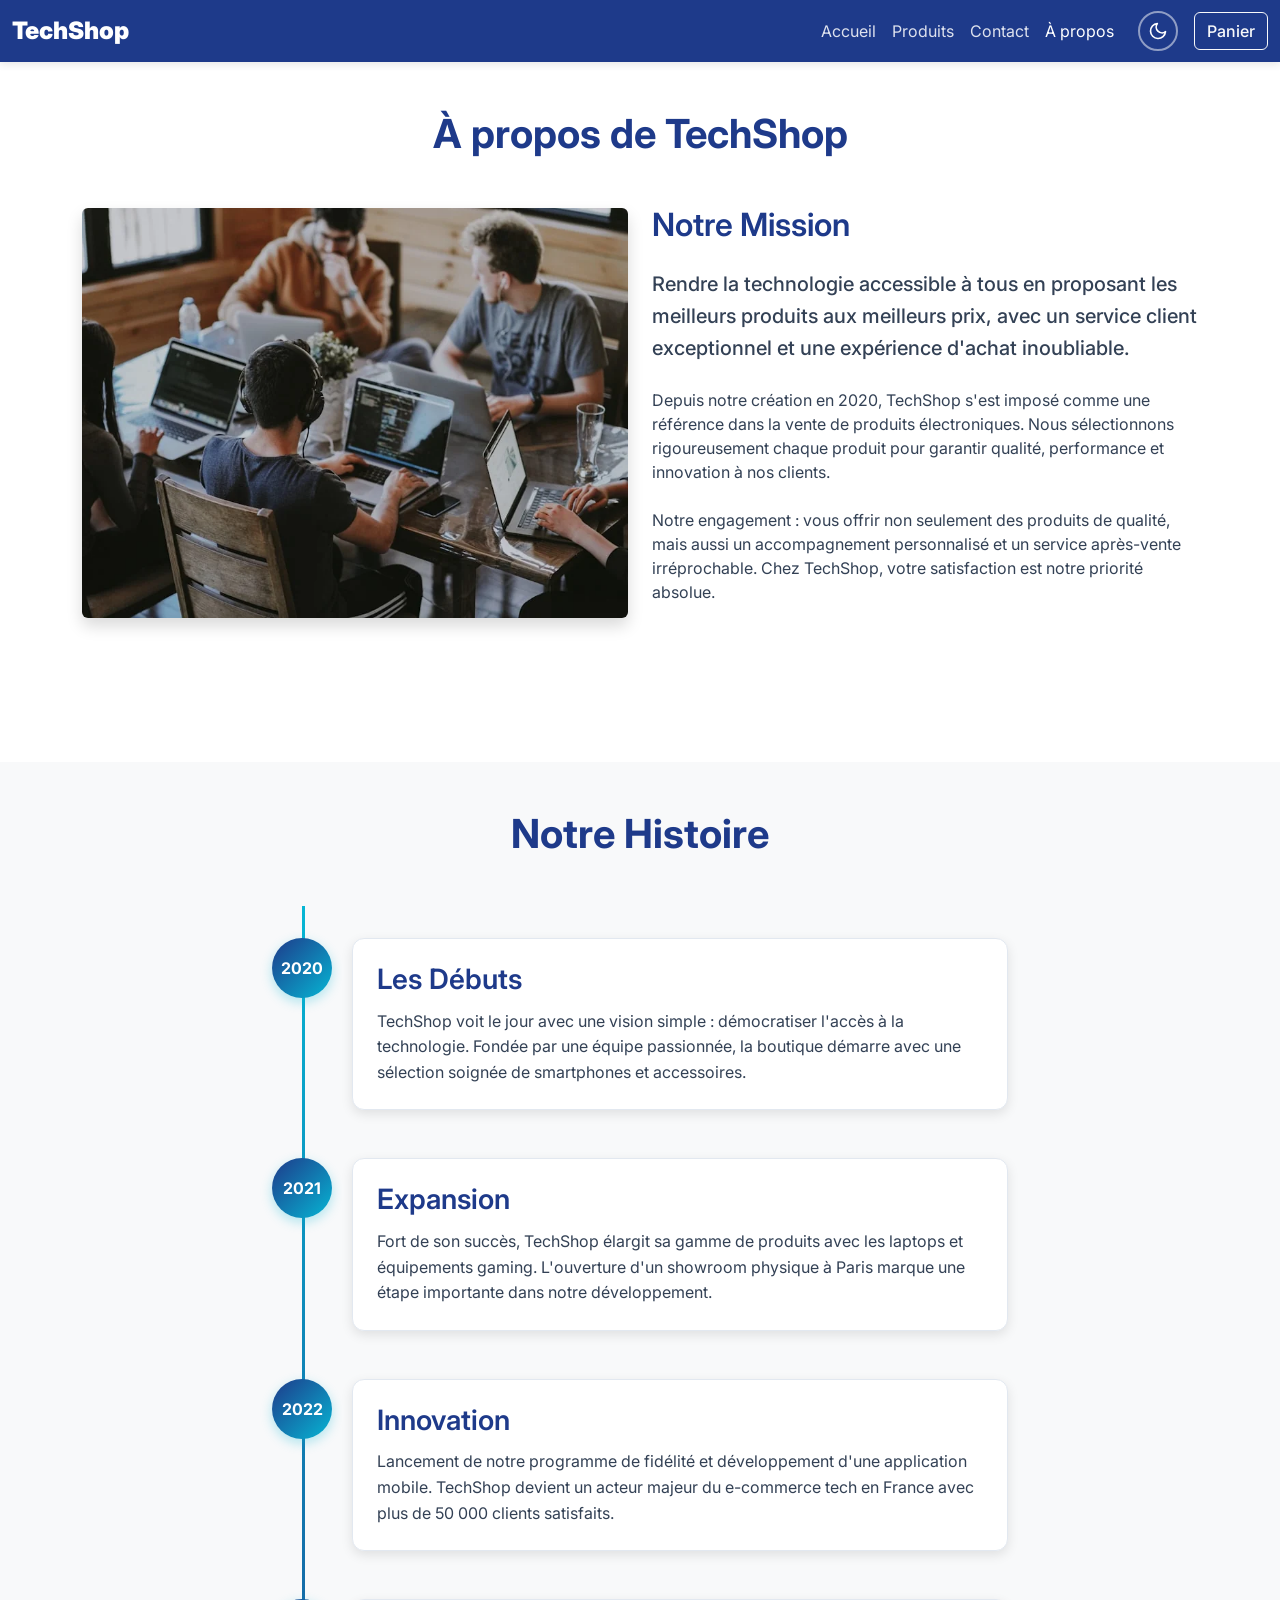
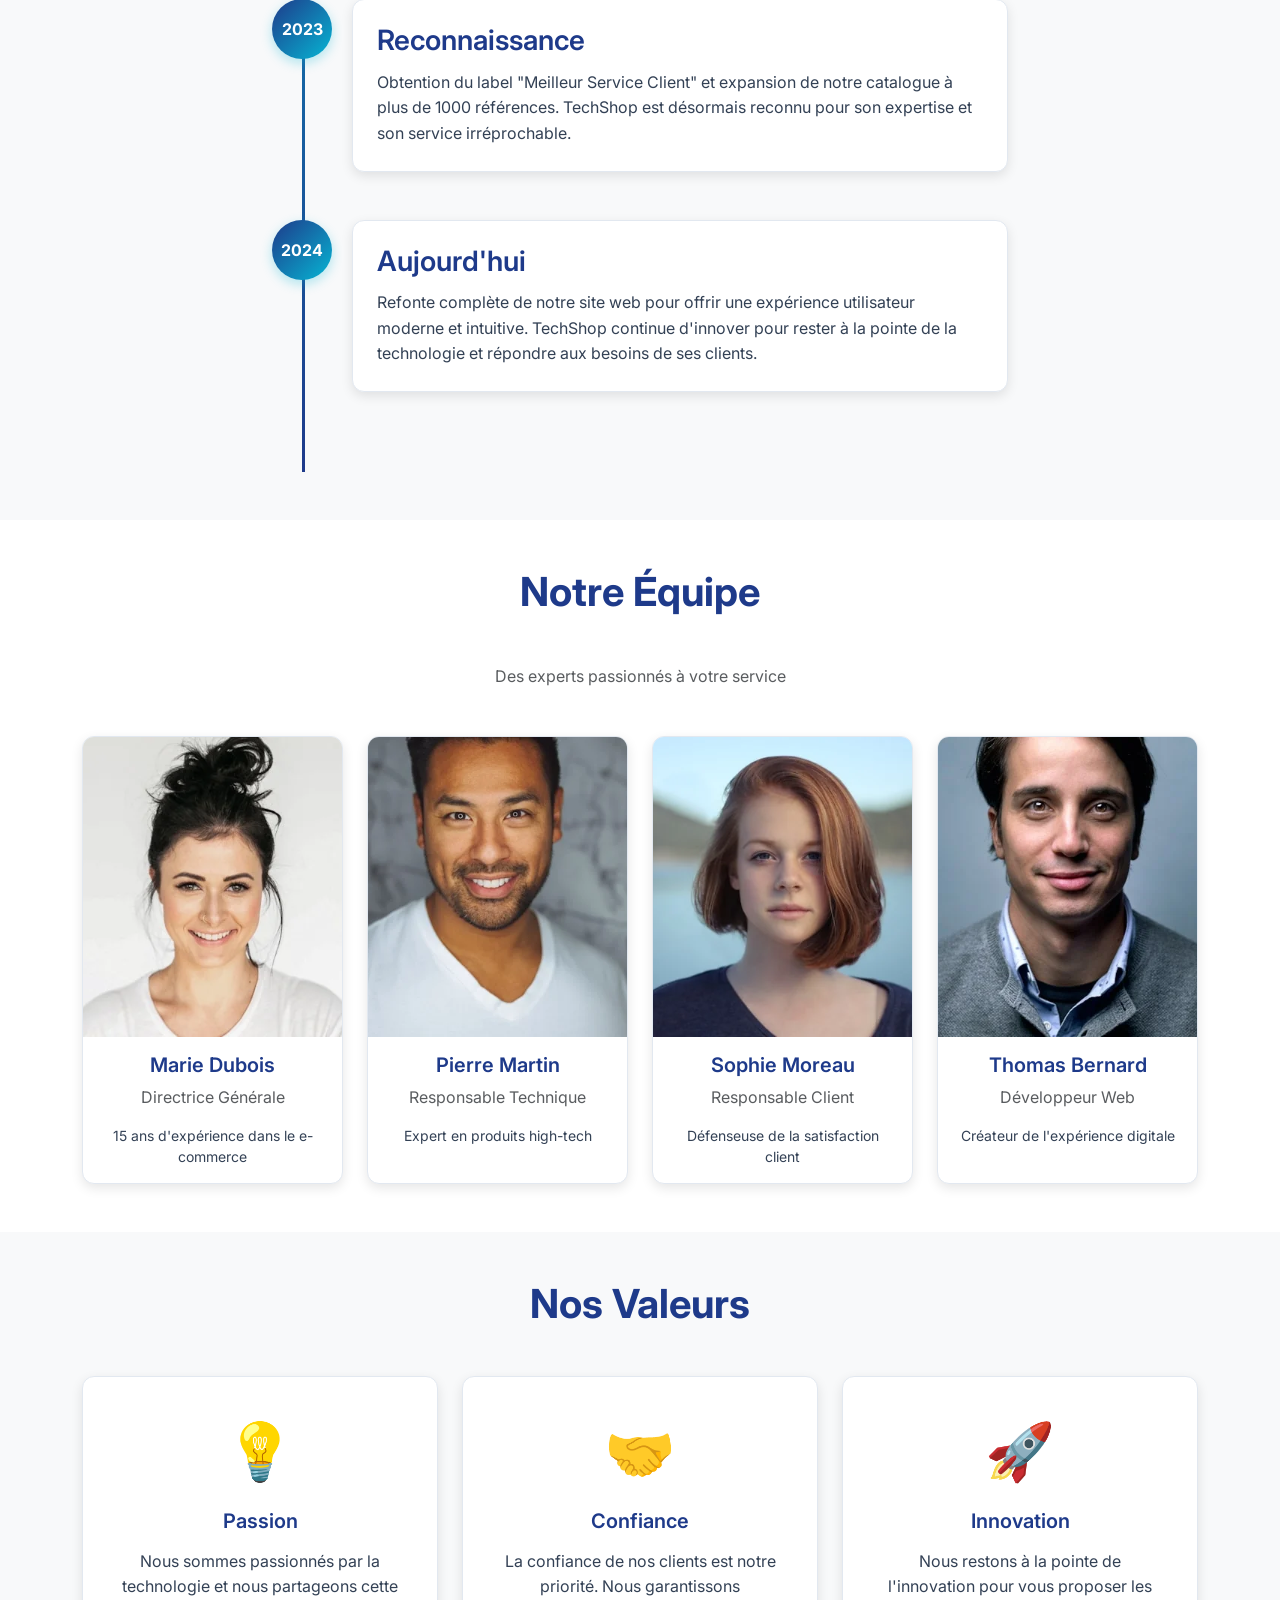
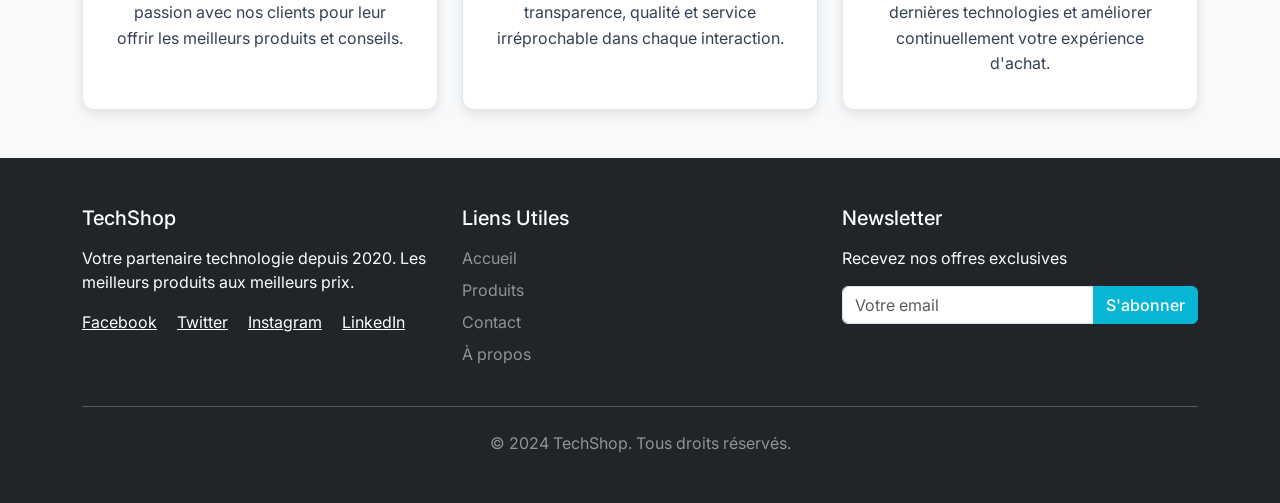
==== commit 3637a4fe: "Ajout du mode sombre avec palette de couleurs personnalisée - Amélioration du contraste texte - Amél" ====
--- a/assets/html/apropos.html
+++ b/assets/html/apropos.html
@@ -61,6 +61,19 @@
                 >
               </li>
             </ul>
+
+            <!-- Theme Toggle -->
+            <button
+              id="theme-toggle-btn"
+              class="theme-toggle"
+              type="button"
+              aria-label="Changer de thème"
+              title="Changer de thème"
+            >
+              <svg width="20" height="20" viewBox="0 0 24 24" fill="none" stroke="currentColor" stroke-width="2" stroke-linecap="round" stroke-linejoin="round">
+                <path d="M21 12.79A9 9 0 1 1 11.21 3 7 7 0 0 0 21 12.79z"></path>
+              </svg>
+            </button>
 
             <!-- Panier -->
             <div class="cart-icon ms-3">
@@ -475,6 +488,7 @@
 
     <!-- Scripts -->
     <script src="../javascript/bootstrap.min.js"></script>
+    <script src="../javascript/theme-toggle.js"></script>
     <script src="../javascript/cart.js"></script>
     <script src="../javascript/script_apropos.js"></script>
     <script src="../javascript/back-to-top.js"></script>
--- a/assets/css/style_general.css
+++ b/assets/css/style_general.css
@@ -2,7 +2,7 @@
    STYLES GÉNÉRAUX
    ======================================== */
 
-/* Variables CSS */
+/* Variables CSS - Mode Clair (défaut) */
 :root {
   --primary-blue: #1e3a8a;
   --accent-cyan: #06b6d4;
@@ -13,6 +13,35 @@
   --spacing-md: 16px;
   --spacing-lg: 24px;
   --spacing-xl: 32px;
+  /* Variables pour le mode clair */
+  --bg-primary: #f8fafc;
+  --bg-secondary: #ffffff;
+  --text-primary: #334155;
+  --text-secondary: #64748b;
+  --text-heading: #1e3a8a; /* Bleu pour les titres en mode clair */
+  --text-accent: #06b6d4;
+  --border-color: #e2e8f0;
+  --card-bg: #ffffff;
+}
+
+/* Variables CSS - Mode Sombre */
+[data-theme="dark"] {
+  --primary-blue: #1e3a8a;
+  --accent-cyan: #06b6d4;
+  --dark-gray: #334155;
+  --light-bg: #0f172a;
+  --accent-orange: #f97316;
+  --bg-primary: #0f172a;
+  --bg-secondary: #1e293b;
+  --text-primary: #f1f5f9; /* Amélioré pour meilleur contraste (ratio ~13:1) */
+  --text-secondary: #cbd5e1; /* Ratio ~9.5:1 - suffisant */
+  --text-heading: #e2e8f0; /* Pour les titres - ratio ~12.6:1 */
+  --text-accent: #06b6d4; /* Cyan pour accents et titres secondaires */
+  --border-color: #64748b; /* Plus clair pour meilleure visibilité */
+  --border-color-light: #94a3b8; /* Pour bordures encore plus visibles */
+  --card-bg: #1e293b;
+  --shadow-color: rgba(0, 0, 0, 0.7); /* Ombres plus visibles */
+  --shadow-color-hover: rgba(0, 0, 0, 0.9); /* Ombres au survol */
 }
 
 /* Polices */
@@ -33,10 +62,17 @@
   box-sizing: border-box;
 }
 
+/* Transitions pour le changement de thème */
+* {
+  transition: background-color 0.3s ease, color 0.3s ease,
+    border-color 0.3s ease;
+}
+
 /* Body */
 body {
   font-family: "Inter", sans-serif;
-  color: var(--dark-gray);
+  color: var(--text-primary);
+  background-color: var(--bg-primary);
   scroll-behavior: smooth;
   display: flex;
   flex-direction: column;
@@ -84,6 +120,11 @@
   background-color: var(--primary-blue) !important;
 }
 
+[data-theme="dark"] .header-site {
+  box-shadow: 0 2px 12px var(--shadow-color-hover);
+  border-bottom: 1px solid var(--border-color-light);
+}
+
 .navbar-brand {
   font-weight: 700;
   font-size: 1.5rem;
@@ -103,6 +144,11 @@
 /* Footer */
 .footer-site {
   margin-top: auto;
+  background-color: #212529 !important;
+}
+
+[data-theme="dark"] .footer-site {
+  background-color: #0a0e14 !important;
 }
 
 .footer-site a:hover {
@@ -110,15 +156,55 @@
   transition: color 0.3s ease;
 }
 
+/* Bouton Toggle Thème */
+.theme-toggle {
+  background: none;
+  border: 2px solid rgba(255, 255, 255, 0.5);
+  color: white;
+  width: 40px;
+  height: 40px;
+  border-radius: 50%;
+  display: flex;
+  align-items: center;
+  justify-content: center;
+  cursor: pointer;
+  transition: all 0.3s ease;
+  margin-left: 1rem;
+}
+
+.theme-toggle:hover {
+  background-color: rgba(255, 255, 255, 0.1);
+  border-color: white;
+  transform: scale(1.1);
+}
+
+.theme-toggle svg {
+  width: 20px;
+  height: 20px;
+}
+
 /* Cartes */
 .card {
-  transition: transform 0.3s ease, box-shadow 0.3s ease;
+  transition: transform 0.3s ease, box-shadow 0.3s ease,
+    background-color 0.3s ease, border-color 0.3s ease;
   border-radius: 8px;
+  background-color: var(--card-bg);
+  border: 1px solid var(--border-color);
+}
+
+[data-theme="dark"] .card {
+  border: 1px solid var(--border-color-light);
+  box-shadow: 0 2px 8px var(--shadow-color);
 }
 
 .card:hover {
   transform: translateY(-5px);
   box-shadow: 0 8px 16px rgba(0, 0, 0, 0.15);
+}
+
+[data-theme="dark"] .card:hover {
+  box-shadow: 0 8px 24px var(--shadow-color-hover);
+  border-color: var(--accent-cyan);
 }
 
 /* Notifications */
@@ -196,6 +282,92 @@
   transform: translateY(-2px);
 }
 
+/* Modals en mode sombre */
+[data-theme="dark"] .modal-content {
+  background-color: var(--card-bg);
+  color: var(--text-primary);
+  border: 1px solid var(--border-color-light);
+  box-shadow: 0 8px 32px var(--shadow-color-hover);
+}
+
+[data-theme="dark"] .modal-header {
+  border-bottom: 1px solid var(--border-color-light);
+}
+
+[data-theme="dark"] .modal-footer {
+  border-top: 1px solid var(--border-color-light);
+}
+
+[data-theme="dark"] .form-control,
+[data-theme="dark"] .form-select {
+  background-color: var(--bg-secondary);
+  color: var(--text-primary);
+  border-color: var(--border-color);
+}
+
+[data-theme="dark"] .form-control:focus,
+[data-theme="dark"] .form-select:focus {
+  background-color: var(--bg-secondary);
+  color: var(--text-primary);
+  border-color: var(--accent-cyan);
+}
+
+[data-theme="dark"] .text-muted {
+  color: var(--text-secondary) !important;
+}
+
+[data-theme="dark"] .bg-light {
+  background-color: var(--bg-secondary) !important;
+}
+
+/* Amélioration du contraste pour les titres en mode sombre */
+[data-theme="dark"] h1,
+[data-theme="dark"] h2,
+[data-theme="dark"] h3,
+[data-theme="dark"] h4,
+[data-theme="dark"] h5,
+[data-theme="dark"] h6 {
+  color: var(--text-heading);
+}
+
+/* Amélioration du contraste pour les liens en mode sombre */
+[data-theme="dark"] a:not(.btn):not(.nav-link):not(.navbar-brand) {
+  color: var(--text-accent);
+}
+
+[data-theme="dark"] a:not(.btn):not(.nav-link):not(.navbar-brand):hover {
+  color: var(--accent-cyan);
+  opacity: 1;
+}
+
+/* Contraste pour les textes sur fond sombre */
+[data-theme="dark"] .card-body,
+[data-theme="dark"] .card-text,
+[data-theme="dark"] p {
+  color: var(--text-primary);
+}
+
+/* Contraste pour les placeholders */
+[data-theme="dark"] .form-control::placeholder,
+[data-theme="dark"] .form-select::placeholder {
+  color: var(--text-secondary);
+  opacity: 0.8;
+}
+
+/* Titres avec couleur primaire - utiliser accent en mode sombre */
+[data-theme="dark"] h1[style*="color: var(--primary-blue)"],
+[data-theme="dark"] h2[style*="color: var(--primary-blue)"],
+[data-theme="dark"] h3[style*="color: var(--primary-blue)"],
+[data-theme="dark"] .contact-section h1,
+[data-theme="dark"] .products-section h1,
+[data-theme="dark"] .about-intro h1,
+[data-theme="dark"] .about-intro h2,
+[data-theme="dark"] .history-section h2,
+[data-theme="dark"] .team-section h2,
+[data-theme="dark"] .values-section h2 {
+  color: var(--text-accent) !important;
+}
+
 /* Responsive */
 @media (max-width: 768px) {
   .notification,
--- a/assets/css/style_apropos.css
+++ b/assets/css/style_apropos.css
@@ -4,7 +4,7 @@
 
 /* Section Introduction */
 .about-intro {
-  background-color: white;
+  background-color: var(--card-bg);
   min-height: calc(100vh - 200px);
 }
 
@@ -14,13 +14,21 @@
   font-size: 2.5rem;
 }
 
+[data-theme="dark"] .about-intro h1 {
+  color: var(--text-accent);
+}
+
 .about-intro h2 {
   color: var(--primary-blue);
   font-weight: 600;
 }
 
+[data-theme="dark"] .about-intro h2 {
+  color: var(--text-accent);
+}
+
 .about-intro .lead {
-  color: var(--dark-gray);
+  color: var(--text-primary);
   font-size: 1.25rem;
   font-weight: 500;
   line-height: 1.6;
@@ -43,6 +51,10 @@
   color: var(--primary-blue);
   font-weight: 700;
   font-size: 2.5rem;
+}
+
+[data-theme="dark"] .history-section h2 {
+  color: var(--text-accent);
 }
 
 /* Timeline */
@@ -120,11 +132,17 @@
 }
 
 .timeline-content {
-  background-color: white;
+  background-color: var(--card-bg);
   padding: 1.5rem;
   border-radius: 12px;
   box-shadow: 0 4px 12px rgba(0, 0, 0, 0.1);
   transition: all 0.3s ease;
+  border: 1px solid var(--border-color);
+}
+
+[data-theme="dark"] .timeline-content {
+  box-shadow: 0 4px 16px var(--shadow-color);
+  border: 1px solid var(--border-color-light);
 }
 
 .timeline-item:hover .timeline-content {
@@ -132,21 +150,30 @@
   box-shadow: 0 8px 20px rgba(0, 0, 0, 0.15);
 }
 
+[data-theme="dark"] .timeline-item:hover .timeline-content {
+  box-shadow: 0 8px 28px var(--shadow-color-hover);
+  border-color: var(--accent-cyan);
+}
+
 .timeline-content h3 {
   color: var(--primary-blue);
   font-weight: 600;
   margin-bottom: 0.75rem;
 }
 
+[data-theme="dark"] .timeline-content h3 {
+  color: var(--text-accent);
+}
+
 .timeline-content p {
-  color: var(--dark-gray);
+  color: var(--text-primary);
   line-height: 1.6;
   margin: 0;
 }
 
 /* Section Équipe */
 .team-section {
-  background-color: white;
+  background-color: var(--card-bg);
 }
 
 .team-section h2 {
@@ -155,16 +182,25 @@
   font-size: 2.5rem;
 }
 
+[data-theme="dark"] .team-section h2 {
+  color: var(--text-accent);
+}
+
 /* Cartes Équipe */
 .team-card {
-  border: none;
+  border: 1px solid var(--border-color);
   border-radius: 12px;
   overflow: hidden;
   transition: all 0.3s cubic-bezier(0.175, 0.885, 0.32, 1.275);
-  background-color: white;
+  background-color: var(--card-bg);
   box-shadow: 0 4px 12px rgba(0, 0, 0, 0.1);
   opacity: 0;
   animation: fadeInUp 0.6s ease forwards;
+}
+
+[data-theme="dark"] .team-card {
+  box-shadow: 0 4px 16px var(--shadow-color);
+  border: 1px solid var(--border-color-light);
 }
 
 .team-card:nth-child(1) {
@@ -197,6 +233,11 @@
   box-shadow: 0 12px 24px rgba(0, 0, 0, 0.15);
 }
 
+[data-theme="dark"] .team-card:hover {
+  box-shadow: 0 12px 32px var(--shadow-color-hover);
+  border-color: var(--accent-cyan);
+}
+
 .team-card img {
   width: 100%;
   height: 300px;
@@ -214,8 +255,12 @@
   margin-bottom: 0.5rem;
 }
 
+[data-theme="dark"] .team-card .card-title {
+  color: var(--text-accent);
+}
+
 .team-card .card-text {
-  color: var(--dark-gray);
+  color: var(--text-primary);
 }
 
 /* Section Valeurs */
@@ -231,13 +276,19 @@
 
 /* Cartes Valeurs */
 .value-card {
-  background-color: white;
+  background-color: var(--card-bg);
   padding: 2rem;
   border-radius: 12px;
   box-shadow: 0 4px 12px rgba(0, 0, 0, 0.1);
   transition: all 0.3s ease;
   opacity: 0;
   animation: fadeInUp 0.6s ease forwards;
+  border: 1px solid var(--border-color);
+}
+
+[data-theme="dark"] .value-card {
+  box-shadow: 0 4px 16px var(--shadow-color);
+  border: 1px solid var(--border-color-light);
 }
 
 .value-card:nth-child(1) {
@@ -253,6 +304,11 @@
 .value-card:hover {
   transform: translateY(-10px);
   box-shadow: 0 12px 24px rgba(0, 0, 0, 0.15);
+}
+
+[data-theme="dark"] .value-card:hover {
+  box-shadow: 0 12px 32px var(--shadow-color-hover);
+  border-color: var(--accent-cyan);
 }
 
 .value-icon {
@@ -271,8 +327,12 @@
   margin-bottom: 1rem;
 }
 
+[data-theme="dark"] .value-card h3 {
+  color: var(--text-accent);
+}
+
 .value-card p {
-  color: var(--dark-gray);
+  color: var(--text-primary);
   line-height: 1.6;
   margin: 0;
 }
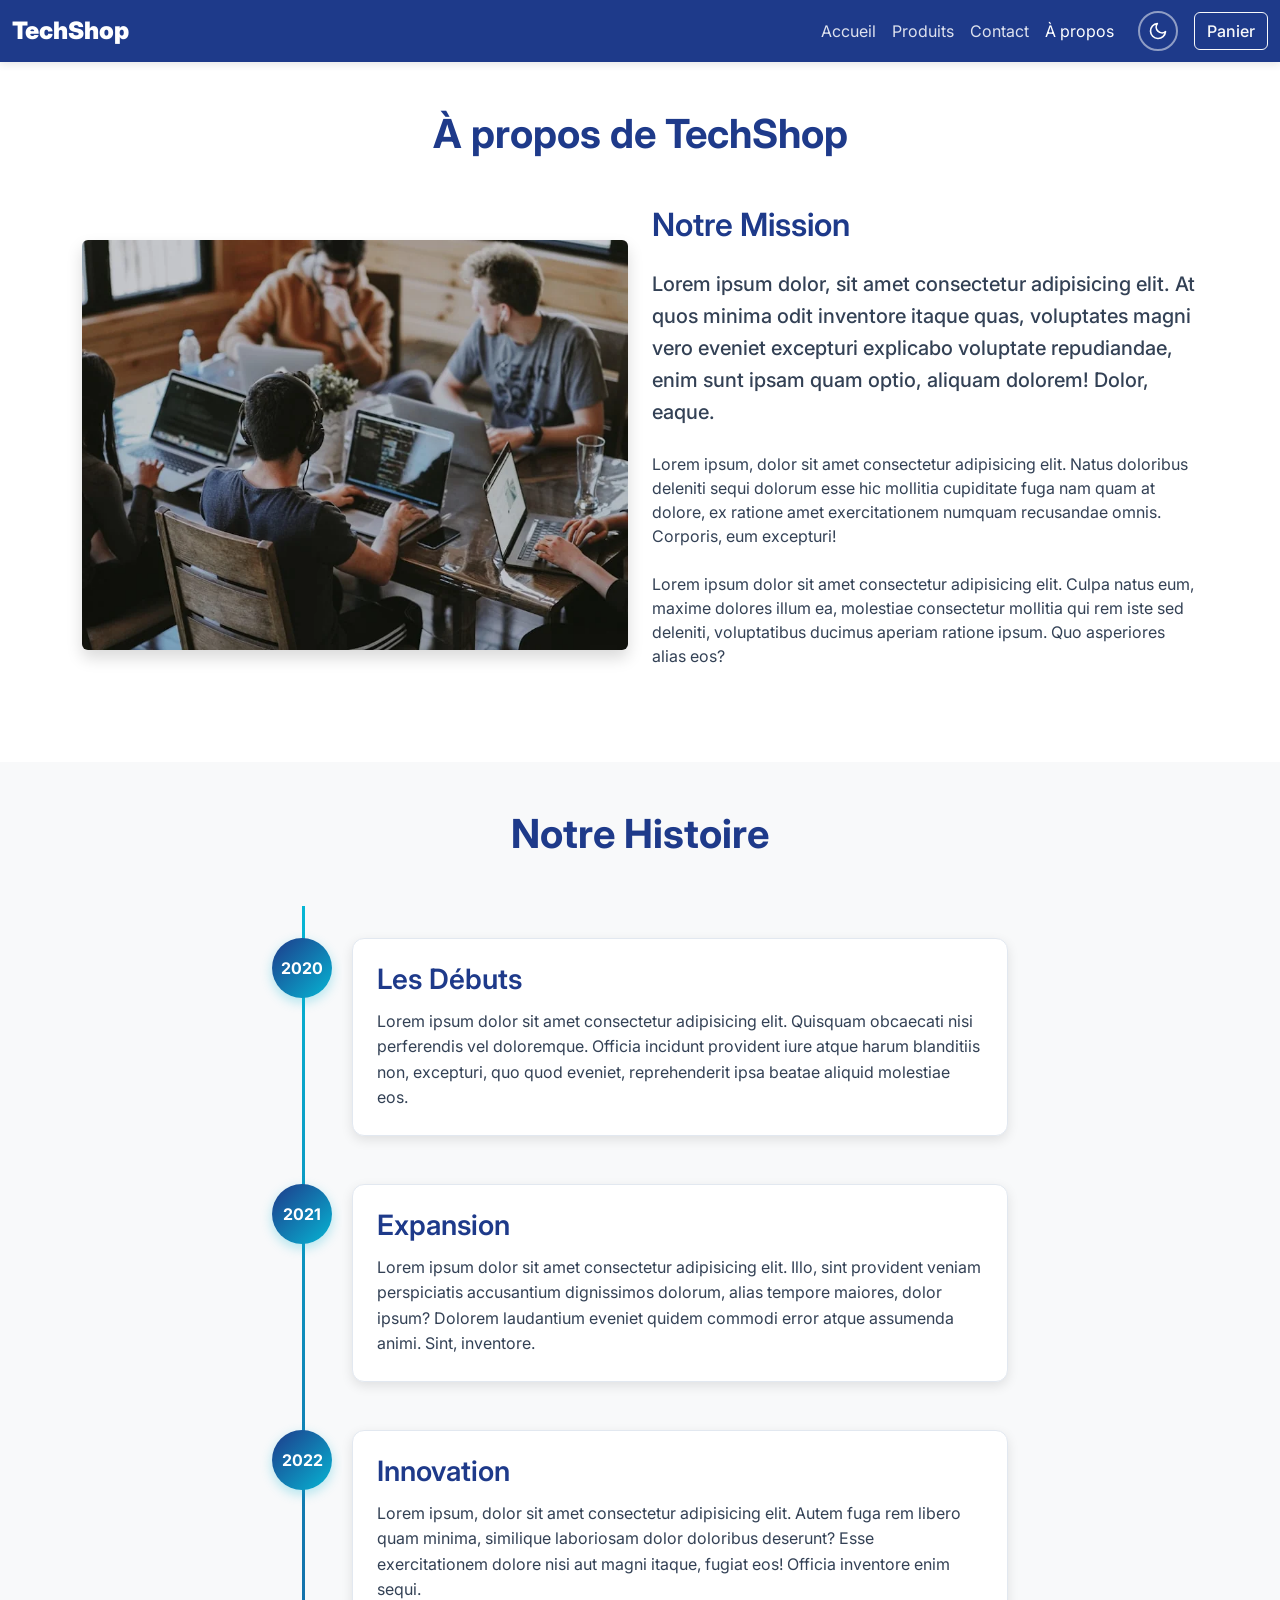
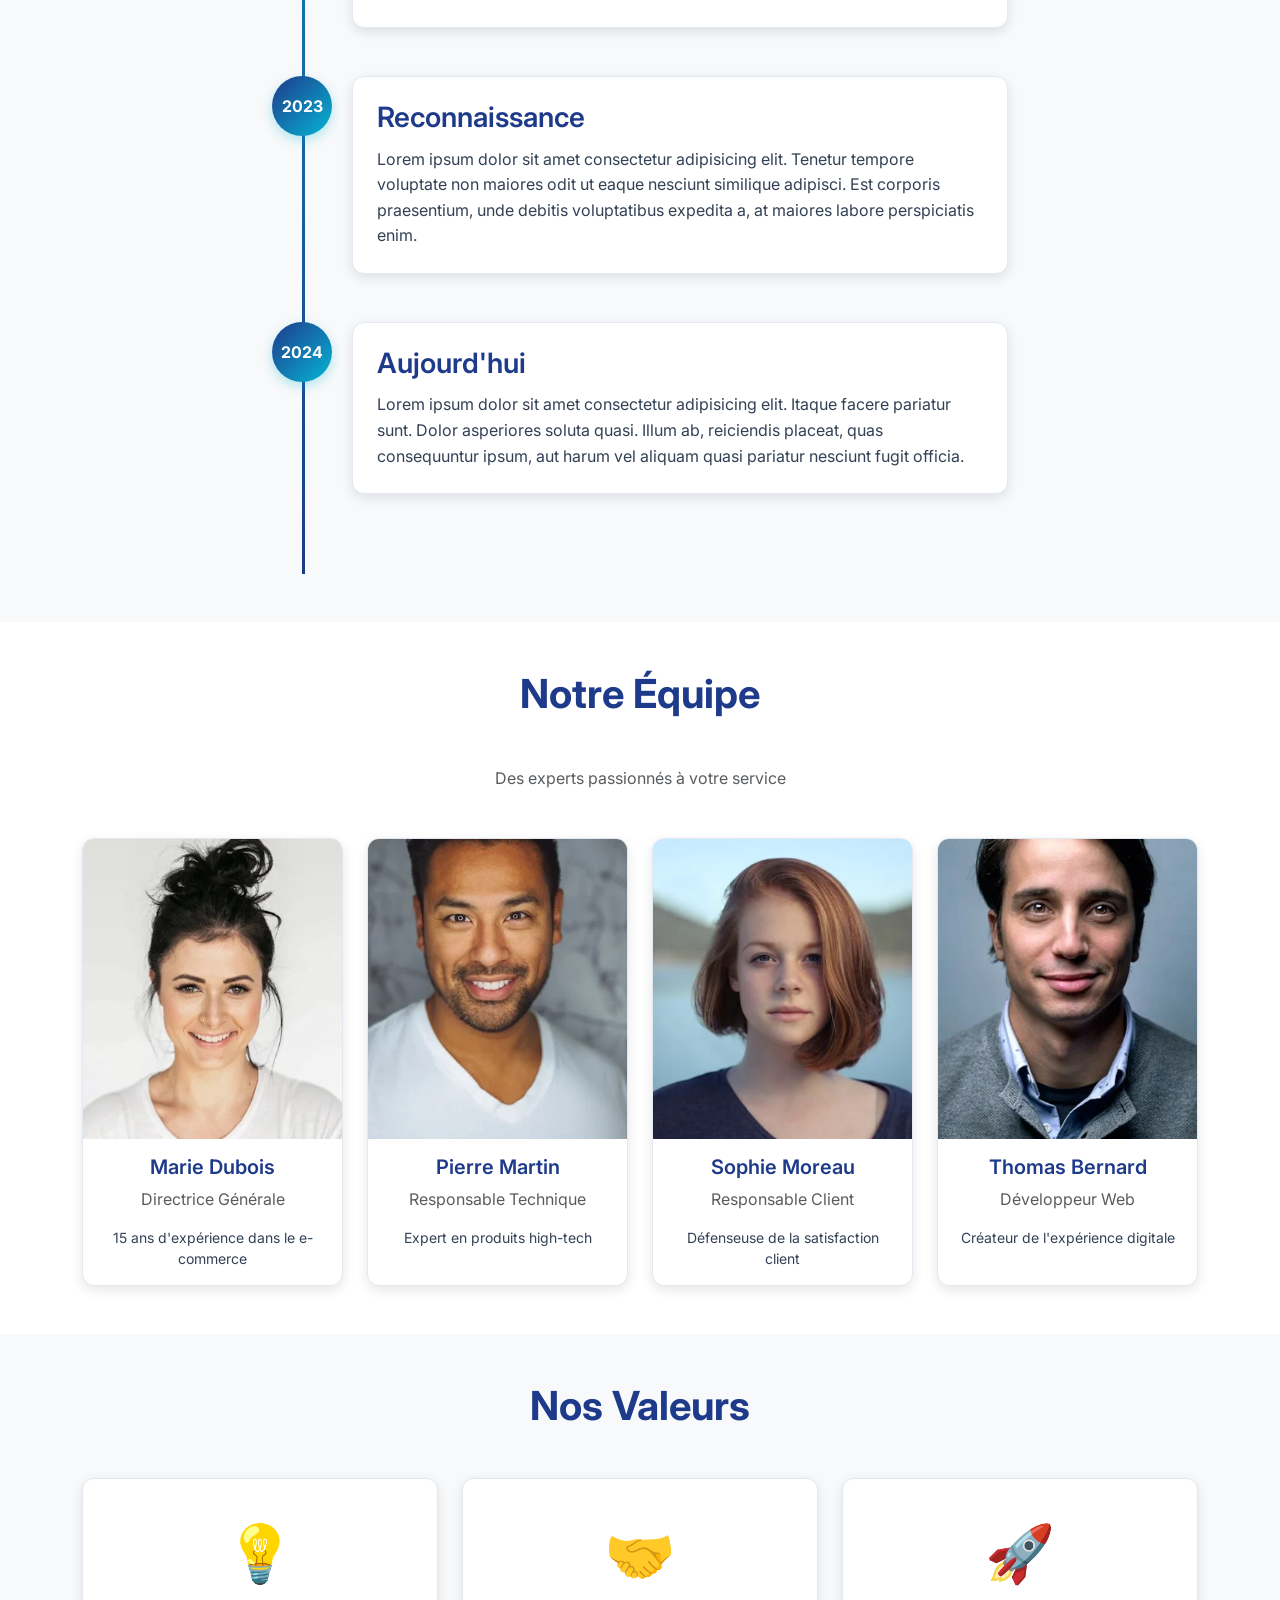
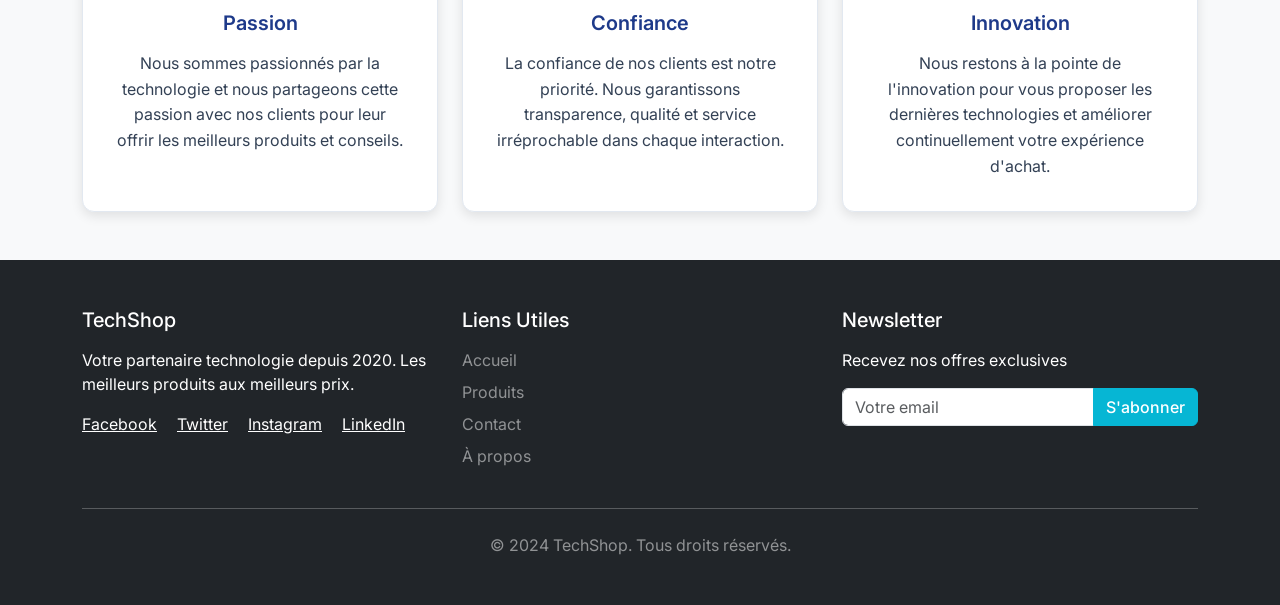
==== commit 6a74bf2f: "Mise à jour du projet TechShop" ====
--- a/assets/html/apropos.html
+++ b/assets/html/apropos.html
@@ -3,9 +3,6 @@
   ============================================
   PAGE À PROPOS - apropos.html
   ============================================
-  Niveau BTS SIO 1ère Année
-  Cette page présente l'entreprise, son histoire, son équipe et ses valeurs
-  ============================================
 -->
 
 <html lang="fr">
@@ -13,6 +10,9 @@
     <meta charset="UTF-8" />
     <meta name="viewport" content="width=device-width, initial-scale=1.0" />
     <title>TechShop - À propos</title>
+    <!-- Preload des CSS critiques -->
+    <link rel="preload" href="../css/bootstrap.min.css" as="style" />
+    <link rel="preload" href="../css/style_general.css" as="style" />
     <link rel="stylesheet" href="../css/bootstrap.min.css" />
     <link rel="stylesheet" href="../css/style_general.css" />
     <link rel="stylesheet" href="../css/style_apropos.css" />
@@ -107,56 +107,29 @@
         ============================================
         SECTION INTRODUCTION
         ============================================
-        Présente l'entreprise et sa mission
       -->
       <section class="about-intro py-5">
         <div class="container">
           <h1 class="text-center mb-5">À propos de TechShop</h1>
-          
-          <!-- 
-            Ligne avec image et texte côte à côte
-            align-items-center : Aligne verticalement au centre
-          -->
           <div class="row align-items-center">
-            <!-- Colonne image (gauche) -->
             <div class="col-lg-6 mb-4 mb-lg-0">
-              <!-- 
-                Image responsive
-                img-fluid : S'adapte à la largeur du conteneur
-                rounded : Coins arrondis
-                shadow : Ombre portée
-              -->
               <img
                 src="../src/team/equipe.webp"
                 alt="Équipe TechShop"
                 class="img-fluid rounded shadow"
               />
             </div>
-            
-            <!-- Colonne texte (droite) -->
+
             <div class="col-lg-6">
               <h2 class="mb-4">Notre Mission</h2>
-              
-              <!-- 
-                lead : Classe Bootstrap pour un texte d'introduction plus grand
-                mb-4 : Marge en bas de 4 unités
-              -->
               <p class="lead mb-4">
-                Rendre la technologie accessible à tous en proposant les
-                meilleurs produits aux meilleurs prix, avec un service client
-                exceptionnel et une expérience d'achat inoubliable.
+                Lorem ipsum dolor, sit amet consectetur adipisicing elit. At quos minima odit inventore itaque quas, voluptates magni vero eveniet excepturi explicabo voluptate repudiandae, enim sunt ipsam quam optio, aliquam dolorem! Dolor, eaque.
               </p>
               <p class="mb-4">
-                Depuis notre création en 2020, TechShop s'est imposé comme une
-                référence dans la vente de produits électroniques. Nous
-                sélectionnons rigoureusement chaque produit pour garantir
-                qualité, performance et innovation à nos clients.
+                Lorem ipsum, dolor sit amet consectetur adipisicing elit. Natus doloribus deleniti sequi dolorum esse hic mollitia cupiditate fuga nam quam at dolore, ex ratione amet exercitationem numquam recusandae omnis. Corporis, eum excepturi!
               </p>
               <p>
-                Notre engagement : vous offrir non seulement des produits de
-                qualité, mais aussi un accompagnement personnalisé et un service
-                après-vente irréprochable. Chez TechShop, votre satisfaction est
-                notre priorité absolue.
+                Lorem ipsum dolor sit amet consectetur adipisicing elit. Culpa natus eum, maxime dolores illum ea, molestiae consectetur mollitia qui rem iste sed deleniti, voluptatibus ducimus aperiam ratione ipsum. Quo asperiores alias eos?
               </p>
             </div>
           </div>
@@ -167,100 +140,60 @@
         ============================================
         SECTION HISTOIRE (TIMELINE)
         ============================================
-        Frise chronologique de l'histoire de l'entreprise
-        bg-light : Fond clair
       -->
       <section class="history-section py-5 bg-light">
         <div class="container">
           <h2 class="text-center mb-5">Notre Histoire</h2>
-          
-          <!-- 
-            justify-content-center : Centre la colonne horizontalement
-          -->
           <div class="row justify-content-center">
-            <!-- 
-              col-lg-8 : Colonne de 8/12 sur grand écran (66%)
-              Limite la largeur pour une meilleure lisibilité
-            -->
             <div class="col-lg-8">
-              <!-- 
-                timeline : Conteneur de la frise chronologique
-                Structure personnalisée avec CSS
-              -->
               <div class="timeline">
-                
-                <!-- 
-                  ===== ÉTAPE 1 : 2020 =====
-                  timeline-item : Chaque événement de l'histoire
-                -->
                 <div class="timeline-item">
-                  <!-- Année affichée dans un cercle -->
                   <div class="timeline-year">2020</div>
-                  
-                  <!-- Contenu descriptif de l'événement -->
+
                   <div class="timeline-content">
                     <h3>Les Débuts</h3>
                     <p>
-                      TechShop voit le jour avec une vision simple :
-                      démocratiser l'accès à la technologie. Fondée par une
-                      équipe passionnée, la boutique démarre avec une sélection
-                      soignée de smartphones et accessoires.
+                      Lorem ipsum dolor sit amet consectetur adipisicing elit. Quisquam obcaecati nisi perferendis vel doloremque. Officia incidunt provident iure atque harum blanditiis non, excepturi, quo quod eveniet, reprehenderit ipsa beatae aliquid molestiae eos.
                     </p>
                   </div>
                 </div>
 
-                <!-- Étape 2 -->
                 <div class="timeline-item">
                   <div class="timeline-year">2021</div>
                   <div class="timeline-content">
                     <h3>Expansion</h3>
                     <p>
-                      Fort de son succès, TechShop élargit sa gamme de produits
-                      avec les laptops et équipements gaming. L'ouverture d'un
-                      showroom physique à Paris marque une étape importante dans
-                      notre développement.
+                      Lorem ipsum dolor sit amet consectetur adipisicing elit. Illo, sint provident veniam perspiciatis accusantium dignissimos dolorum, alias tempore maiores, dolor ipsum? Dolorem laudantium eveniet quidem commodi error atque assumenda animi. Sint, inventore.
                     </p>
                   </div>
                 </div>
 
-                <!-- Étape 3 -->
                 <div class="timeline-item">
                   <div class="timeline-year">2022</div>
                   <div class="timeline-content">
                     <h3>Innovation</h3>
                     <p>
-                      Lancement de notre programme de fidélité et développement
-                      d'une application mobile. TechShop devient un acteur
-                      majeur du e-commerce tech en France avec plus de 50 000
-                      clients satisfaits.
+                      Lorem ipsum, dolor sit amet consectetur adipisicing elit. Autem fuga rem libero quam minima, similique laboriosam dolor doloribus deserunt? Esse exercitationem dolore nisi aut magni itaque, fugiat eos! Officia inventore enim sequi.
                     </p>
                   </div>
                 </div>
 
-                <!-- Étape 4 -->
                 <div class="timeline-item">
                   <div class="timeline-year">2023</div>
                   <div class="timeline-content">
                     <h3>Reconnaissance</h3>
                     <p>
-                      Obtention du label "Meilleur Service Client" et expansion
-                      de notre catalogue à plus de 1000 références. TechShop est
-                      désormais reconnu pour son expertise et son service
-                      irréprochable.
+                      Lorem ipsum dolor sit amet consectetur adipisicing elit. Tenetur tempore voluptate non maiores odit ut eaque nesciunt similique adipisci. Est corporis praesentium, unde debitis voluptatibus expedita a, at maiores labore perspiciatis enim.
                     </p>
                   </div>
                 </div>
 
-                <!-- Étape 5 -->
                 <div class="timeline-item">
                   <div class="timeline-year">2024</div>
                   <div class="timeline-content">
                     <h3>Aujourd'hui</h3>
                     <p>
-                      Refonte complète de notre site web pour offrir une
-                      expérience utilisateur moderne et intuitive. TechShop
-                      continue d'innover pour rester à la pointe de la
-                      technologie et répondre aux besoins de ses clients.
+                      Lorem ipsum dolor sit amet consectetur adipisicing elit. Itaque facere pariatur sunt. Dolor asperiores soluta quasi. Illum ab, reiciendis placeat, quas consequuntur ipsum, aut harum vel aliquam quasi pariatur nesciunt fugit officia.
                     </p>
                   </div>
                 </div>
@@ -278,7 +211,6 @@
             Des experts passionnés à votre service
           </p>
           <div class="row g-4">
-            <!-- Membre 1 -->
             <div class="col-sm-6 col-md-4 col-lg-3">
               <div class="card team-card h-100">
                 <img
@@ -296,7 +228,6 @@
               </div>
             </div>
 
-            <!-- Membre 2 -->
             <div class="col-sm-6 col-md-4 col-lg-3">
               <div class="card team-card h-100">
                 <img
@@ -312,7 +243,6 @@
               </div>
             </div>
 
-            <!-- Membre 3 -->
             <div class="col-sm-6 col-md-4 col-lg-3">
               <div class="card team-card h-100">
                 <img
@@ -330,7 +260,6 @@
               </div>
             </div>
 
-            <!-- Membre 4 -->
             <div class="col-sm-6 col-md-4 col-lg-3">
               <div class="card team-card h-100">
                 <img
@@ -356,7 +285,6 @@
         <div class="container">
           <h2 class="text-center mb-5">Nos Valeurs</h2>
           <div class="row g-4">
-            <!-- Valeur 1 -->
             <div class="col-md-4">
               <div class="value-card text-center h-100">
                 <div class="value-icon mb-3">💡</div>
@@ -369,7 +297,6 @@
               </div>
             </div>
 
-            <!-- Valeur 2 -->
             <div class="col-md-4">
               <div class="value-card text-center h-100">
                 <div class="value-icon mb-3">🤝</div>
@@ -382,7 +309,6 @@
               </div>
             </div>
 
-            <!-- Valeur 3 -->
             <div class="col-md-4">
               <div class="value-card text-center h-100">
                 <div class="value-icon mb-3">🚀</div>
@@ -487,10 +413,8 @@
     </footer>
 
     <!-- Scripts -->
-    <script src="../javascript/bootstrap.min.js"></script>
-    <script src="../javascript/theme-toggle.js"></script>
-    <script src="../javascript/cart.js"></script>
-    <script src="../javascript/script_apropos.js"></script>
-    <script src="../javascript/back-to-top.js"></script>
+    <script src="../javascript/bootstrap.min.js" defer></script>
+    <script src="../javascript/script_general.js" defer></script>
+    <script src="../javascript/script_apropos.js" defer></script>
   </body>
 </html>
--- a/assets/css/style_general.css
+++ b/assets/css/style_general.css
@@ -48,11 +48,13 @@
 @font-face {
   font-family: "Inter";
   src: url("../fonts/Inter-VariableFont_opsz,wght.ttf") format("truetype");
+  font-display: swap; /* Optimisation pour le chargement des polices */
 }
 
 @font-face {
   font-family: "JetBrains Mono";
   src: url("../fonts/JetBrainsMono-VariableFont_wght.ttf") format("truetype");
+  font-display: swap; /* Optimisation pour le chargement des polices */
 }
 
 /* Reset */
--- a/assets/css/style_general.css
+++ b/assets/css/style_general.css
@@ -48,11 +48,13 @@
 @font-face {
   font-family: "Inter";
   src: url("../fonts/Inter-VariableFont_opsz,wght.ttf") format("truetype");
+  font-display: swap; /* Optimisation pour le chargement des polices */
 }
 
 @font-face {
   font-family: "JetBrains Mono";
   src: url("../fonts/JetBrainsMono-VariableFont_wght.ttf") format("truetype");
+  font-display: swap; /* Optimisation pour le chargement des polices */
 }
 
 /* Reset */
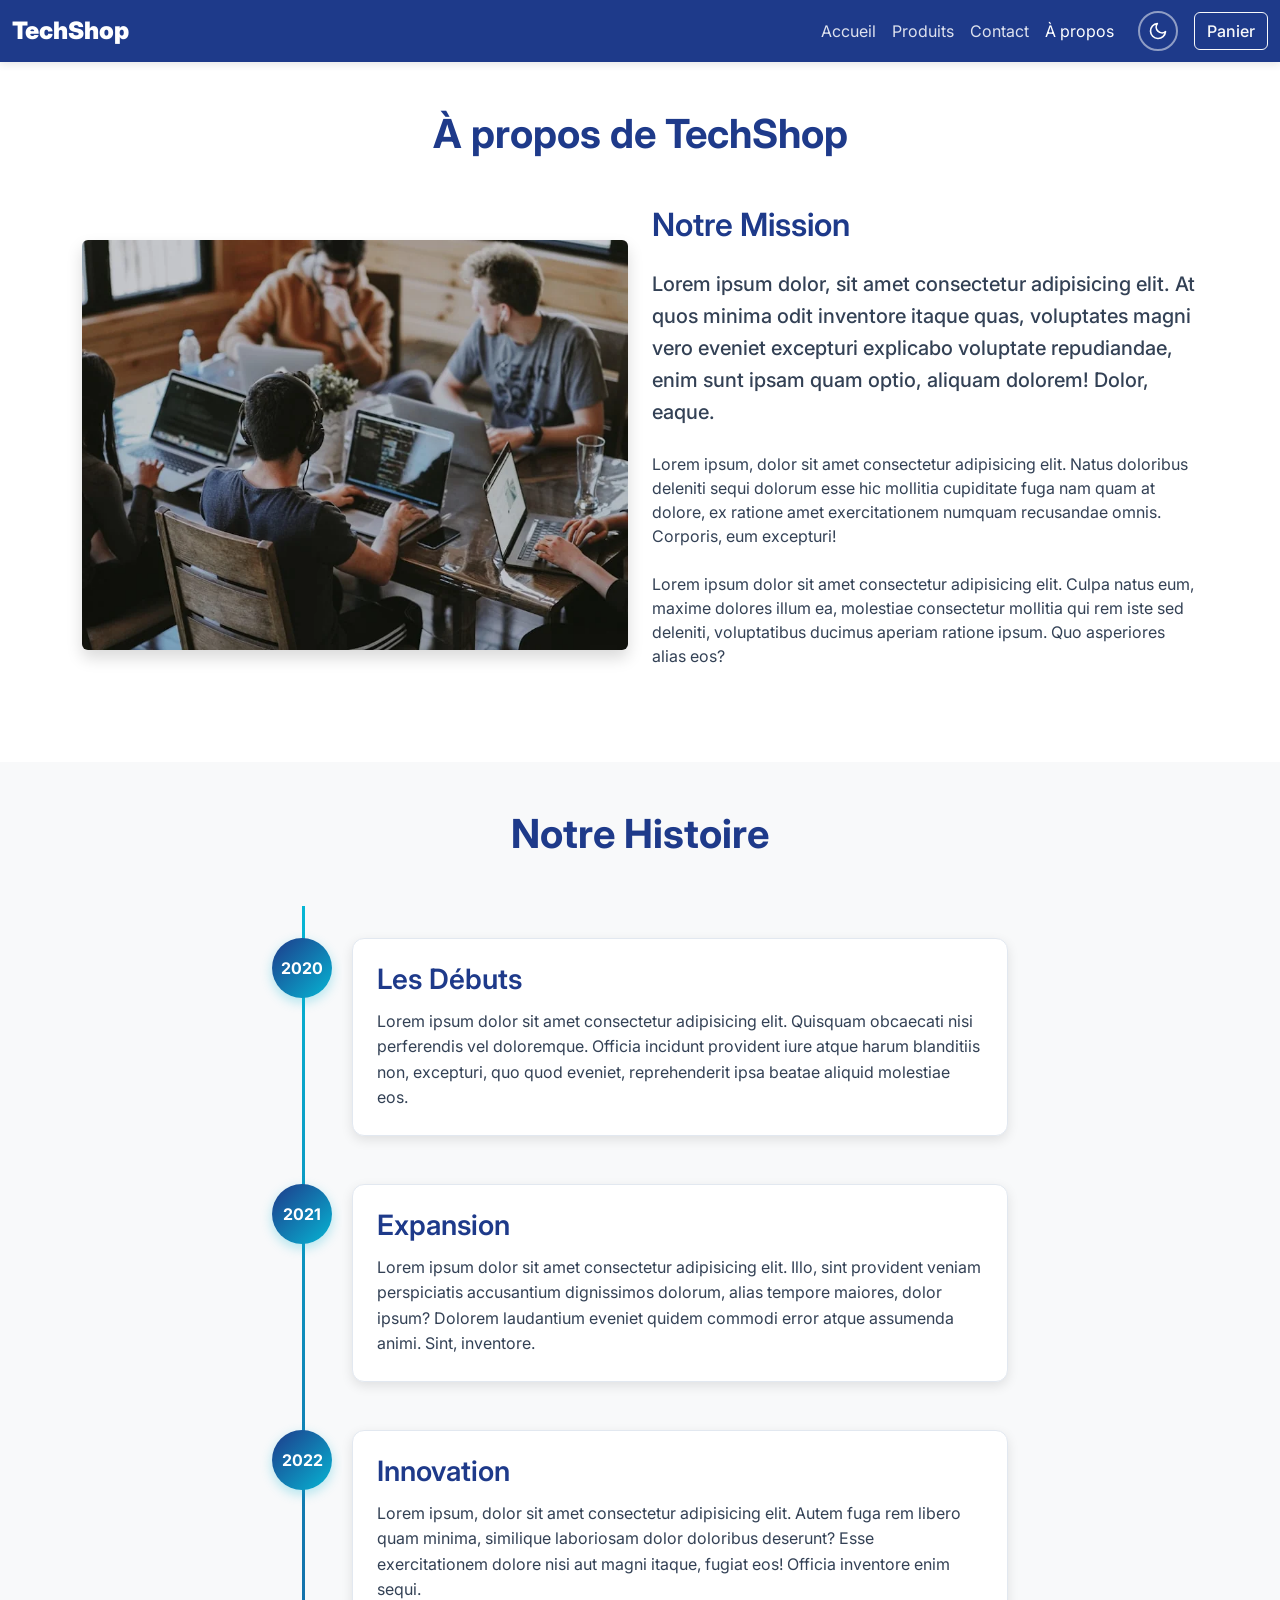
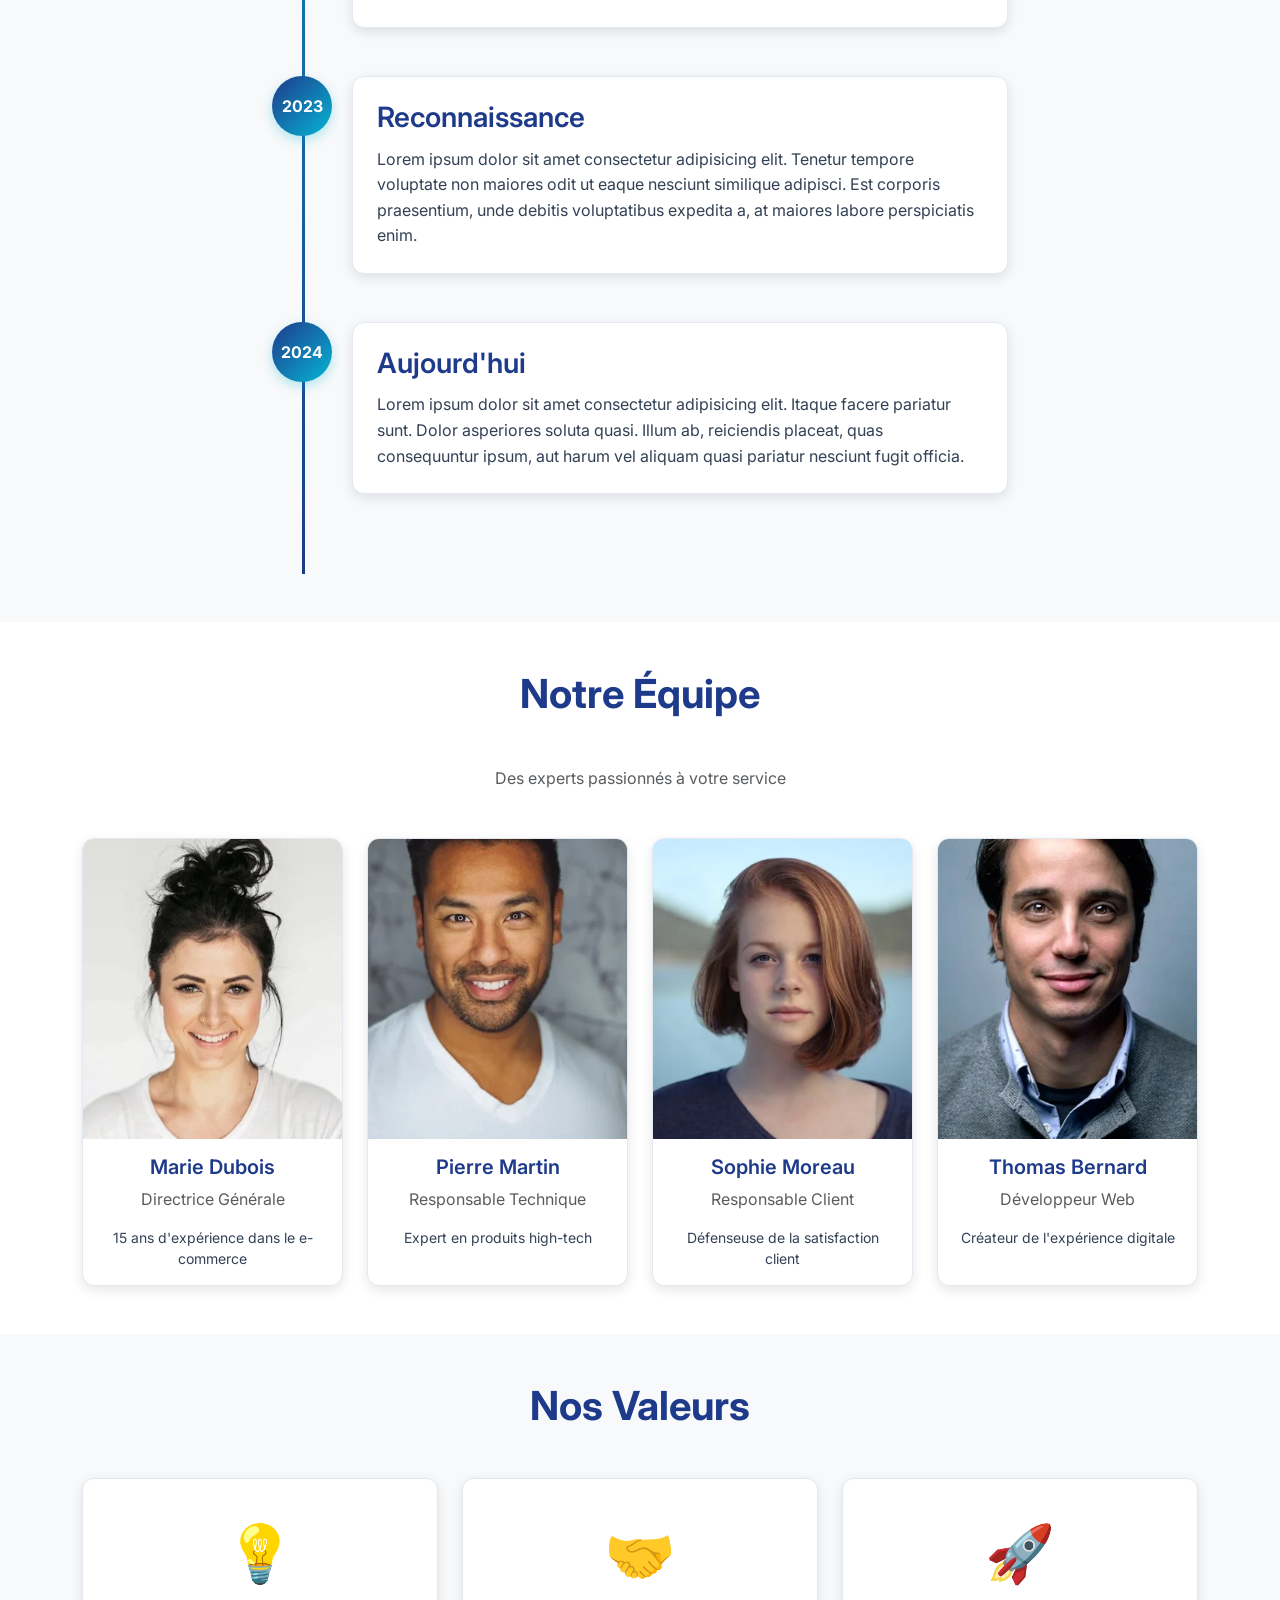
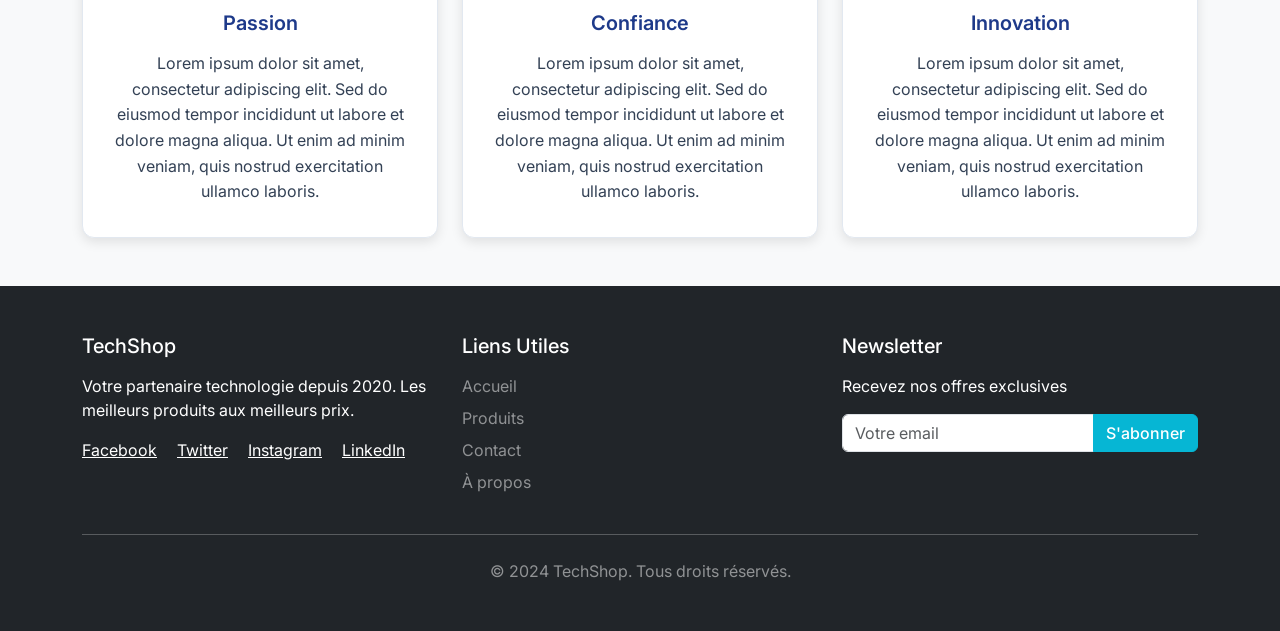
==== commit a79f45b1: "Mise à jour: retrait border-radius filtres, remplacement texte par Lorem Ipsum, correction avis clie" ====
--- a/assets/html/apropos.html
+++ b/assets/html/apropos.html
@@ -290,9 +290,7 @@
                 <div class="value-icon mb-3">💡</div>
                 <h3 class="h5 mb-3">Passion</h3>
                 <p>
-                  Nous sommes passionnés par la technologie et nous partageons
-                  cette passion avec nos clients pour leur offrir les meilleurs
-                  produits et conseils.
+                  Lorem ipsum dolor sit amet, consectetur adipiscing elit. Sed do eiusmod tempor incididunt ut labore et dolore magna aliqua. Ut enim ad minim veniam, quis nostrud exercitation ullamco laboris.
                 </p>
               </div>
             </div>
@@ -302,9 +300,7 @@
                 <div class="value-icon mb-3">🤝</div>
                 <h3 class="h5 mb-3">Confiance</h3>
                 <p>
-                  La confiance de nos clients est notre priorité. Nous
-                  garantissons transparence, qualité et service irréprochable
-                  dans chaque interaction.
+                  Lorem ipsum dolor sit amet, consectetur adipiscing elit. Sed do eiusmod tempor incididunt ut labore et dolore magna aliqua. Ut enim ad minim veniam, quis nostrud exercitation ullamco laboris.
                 </p>
               </div>
             </div>
@@ -314,9 +310,7 @@
                 <div class="value-icon mb-3">🚀</div>
                 <h3 class="h5 mb-3">Innovation</h3>
                 <p>
-                  Nous restons à la pointe de l'innovation pour vous proposer
-                  les dernières technologies et améliorer continuellement votre
-                  expérience d'achat.
+                  Lorem ipsum dolor sit amet, consectetur adipiscing elit. Sed do eiusmod tempor incididunt ut labore et dolore magna aliqua. Ut enim ad minim veniam, quis nostrud exercitation ullamco laboris.
                 </p>
               </div>
             </div>
